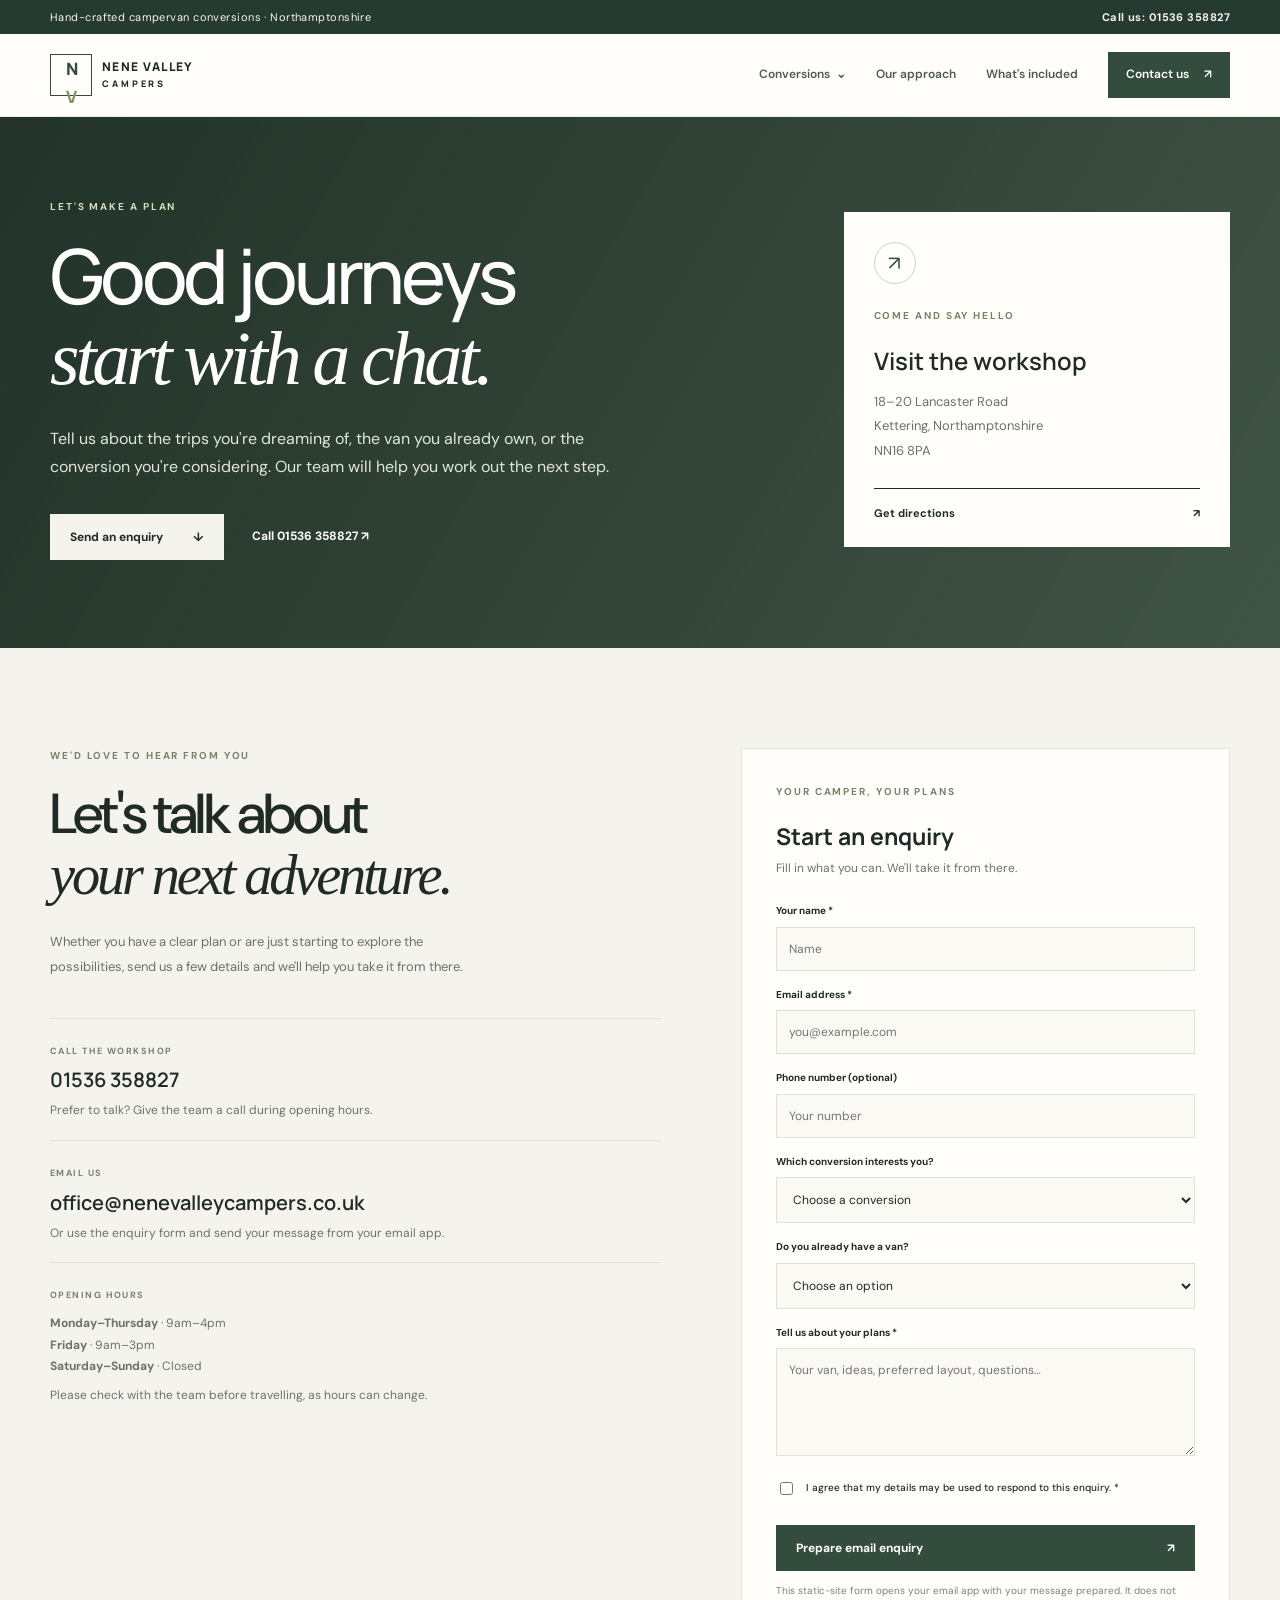
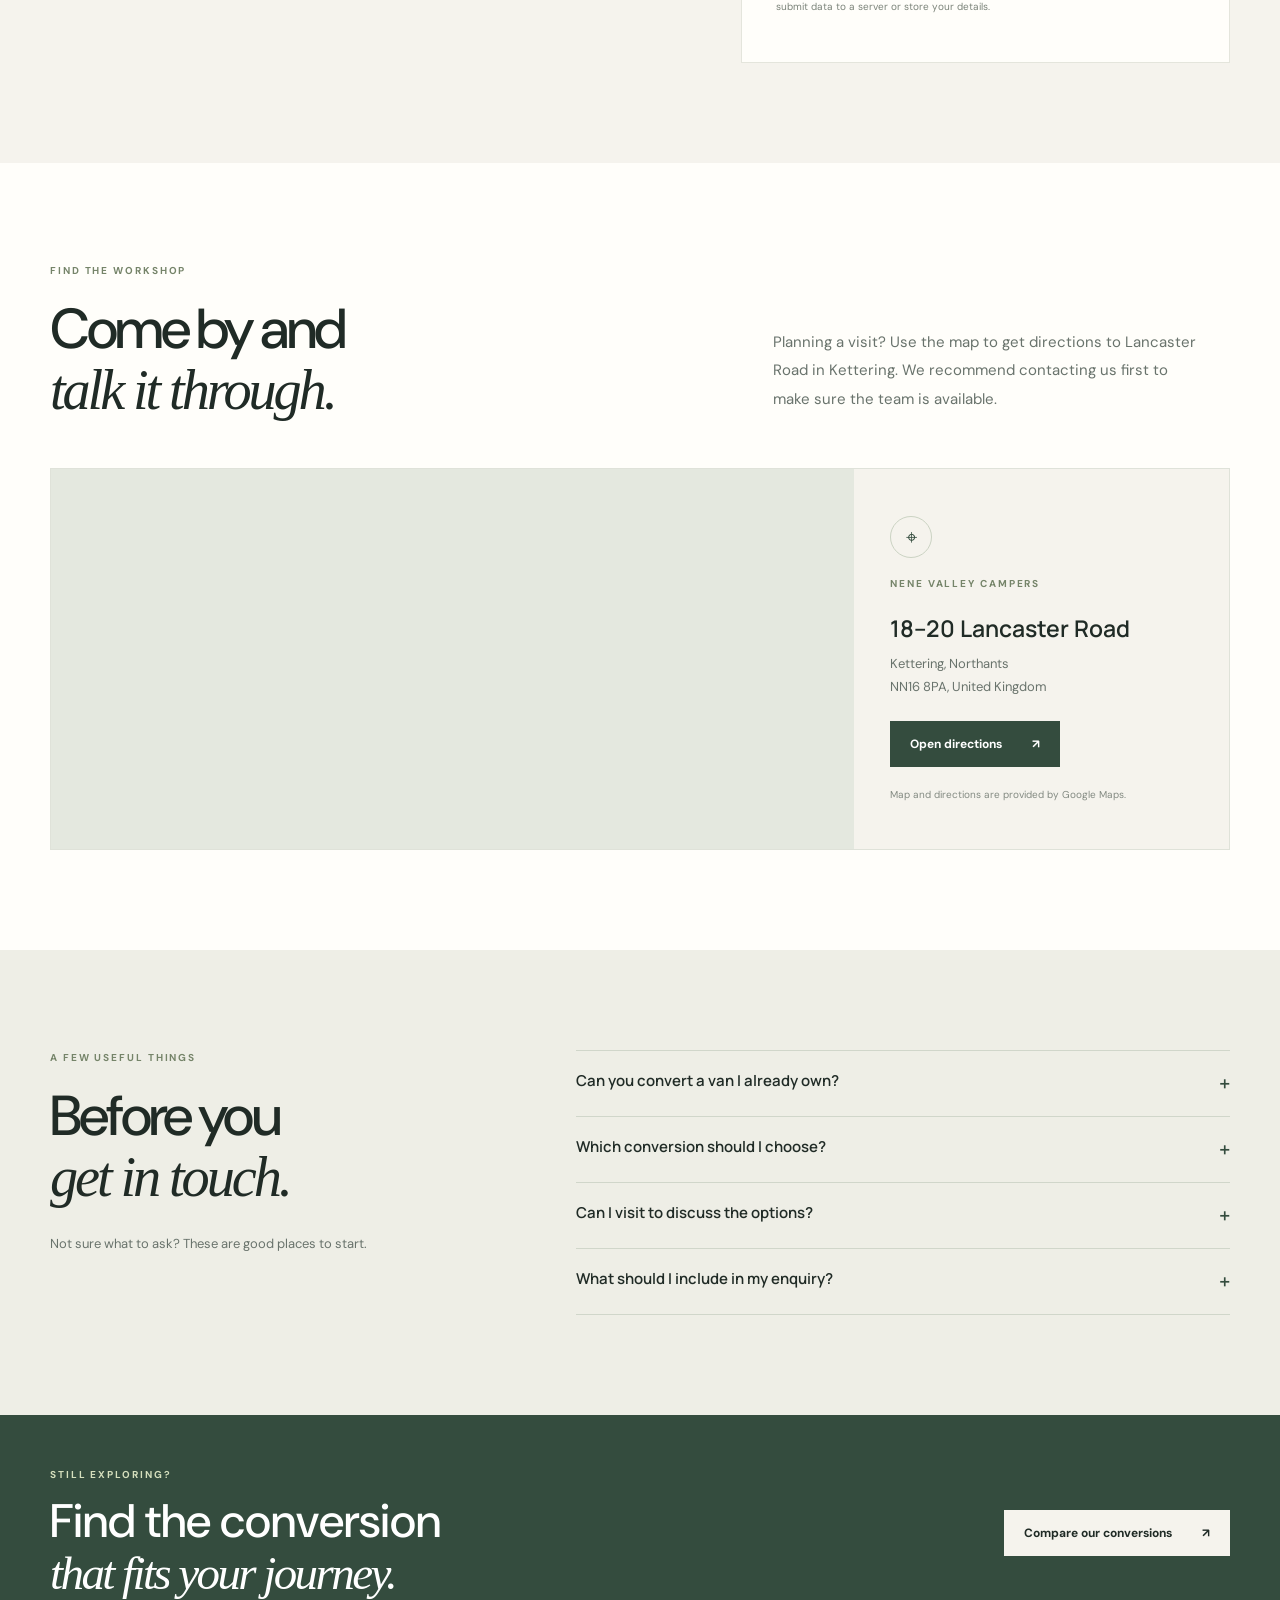
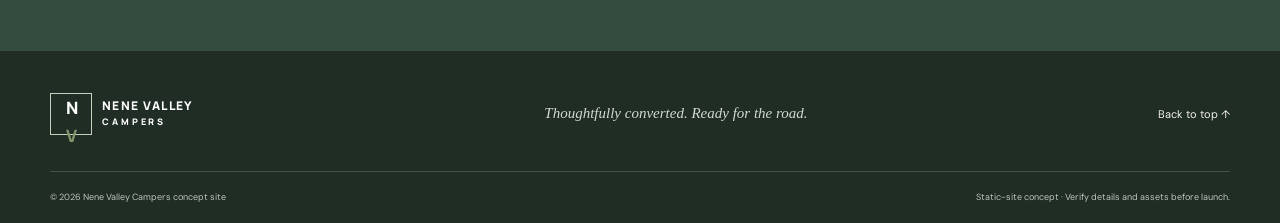
==== contact/index.html @ 826bdc29 "Adding contact page" ====
<!doctype html>
<html lang="en-GB">

<head>
  <meta charset="utf-8">
  <meta name="viewport" content="width=device-width, initial-scale=1">
  <meta name="description"
    content="Contact Nene Valley Campers about campervan conversions, visit our Kettering workshop, or ask us about your next build.">
  <title>Contact Us | Nene Valley Campers</title>
  <link rel="preconnect" href="https://fonts.googleapis.com">
  <link rel="preconnect" href="https://fonts.gstatic.com" crossorigin>
  <link
    href="https://fonts.googleapis.com/css2?family=DM+Sans:wght@400;500;600;700&family=Manrope:wght@400;500;600;700;800&display=swap"
    rel="stylesheet">
  <link rel="stylesheet" href="../assets/styles.css">
</head>

<body>
  <div class="topbar">
    <div class="container topbar-inner"><span>Hand-crafted campervan conversions · Northamptonshire</span><a
        href="tel:+441536358827">Call us: 01536 358827</a></div>
  </div>
  <header class="site-header">
    <div class="container nav-wrap">
      <a class="brand" href="../index.html" aria-label="Nene Valley Campers home"><span
          class="brand-mark">N<span>V</span></span><span class="brand-name">NENE VALLEY
          <small>CAMPERS</small></span></a>
      <button class="menu-toggle" aria-label="Open navigation" aria-expanded="false">☰</button>
      <nav class="nav-links" aria-label="Main navigation">
        <div class="dropdown"><a href="../index.html#conversions" class="dropdown-toggle">Conversions <span
              aria-hidden="true">⌄</span></a>
          <div class="dropdown-menu"><a href="../conversions/tour.html">Tour +</a><a href="../conversions/highlander-classic.html">Highlander
              Classic</a><a href="../conversions/lowlander.html">Lowlander</a></div>
        </div>
        <a href="../index.html#craft">Our approach</a><a href="../index.html#specification">What's included</a><a
          href="/index.html" class="nav-cta active-contact">Contact us <span>↗</span></a>
      </nav>
    </div>
  </header>
  <main>
    <section class="contact-hero">
      <div class="container contact-hero-grid">
        <div>
          <p class="eyebrow light">LET'S MAKE A PLAN</p>
          <h1>Good journeys<br><em>start with a chat.</em></h1>
          <p class="hero-copy">Tell us about the trips you're dreaming of, the van you already own, or the conversion
            you're considering. Our team will help you work out the next step.</p>
          <div class="hero-actions"><a class="button button-light" href="#contact-form">Send an enquiry
              <span>↓</span></a><a class="text-link light-link" href="tel:+441536358827">Call 01536 358827
              <span>↗</span></a></div>
        </div>
        <aside class="contact-quick-card"><span class="quick-icon">↗</span>
          <p class="eyebrow">COME AND SAY HELLO</p>
          <h2>Visit the workshop</h2>
          <p>18–20 Lancaster Road<br>Kettering, Northamptonshire<br>NN16 8PA</p><a class="card-link"
            href="https://www.google.com/maps/dir/?api=1&destination=18-20+Lancaster+Road%2C+Kettering%2C+NN16+8PA"
            target="_blank" rel="noopener">Get directions <span>↗</span></a>
        </aside>
      </div>
    </section>
    <section class="contact-main section-pad" id="contact-form">
      <div class="container contact-grid">
        <div class="contact-info">
          <p class="eyebrow">WE'D LOVE TO HEAR FROM YOU</p>
          <h2>Let's talk about<br><em>your next adventure.</em></h2>
          <p class="contact-intro">Whether you have a clear plan or are just starting to explore the possibilities, send
            us a few details and we'll help you take it from there.</p>
          <div class="contact-info-card"><span class="detail-label">CALL THE WORKSHOP</span><a
              href="tel:+441536358827">01536 358827</a>
            <p>Prefer to talk? Give the team a call during opening hours.</p>
          </div>
          <div class="contact-info-card"><span class="detail-label">EMAIL US</span><a
              href="mailto:office@nenevalleycampers.co.uk">office@nenevalleycampers.co.uk</a>
            <p>Or use the enquiry form and send your message from your email app.</p>
          </div>
          <div class="contact-info-card"><span class="detail-label">OPENING HOURS</span>
            <p><strong>Monday–Thursday</strong> · 9am–4pm<br><strong>Friday</strong> ·
              9am–3pm<br><strong>Saturday–Sunday</strong> · Closed</p>
            <p class="small-note">Please check with the team before travelling, as hours can change.</p>
          </div>
        </div>
        <form class="contact-form" id="enquiry-form">
          <p class="eyebrow">YOUR CAMPER, YOUR PLANS</p>
          <h3>Start an enquiry</h3>
          <p class="form-sub">Fill in what you can. We'll take it from there.</p>
          <label for="name">Your name *</label><input id="name" name="name" autocomplete="name" placeholder="Name"
            required>
          <label for="email">Email address *</label><input id="email" name="email" type="email" autocomplete="email"
            placeholder="you@example.com" required>
          <label for="phone">Phone number (optional)</label><input id="phone" name="phone" type="tel" autocomplete="tel"
            placeholder="Your number">
          <label for="model">Which conversion interests you?</label><select id="model" name="model">
            <option value="">Choose a conversion</option>
            <option>Tour +</option>
            <option>Highlander Classic</option>
            <option>Lowlander</option>
            <option>I'm not sure yet</option>
            <option>Custom conversion</option>
            <option>Base vehicle advice</option>
          </select>
          <label for="vehicle">Do you already have a van?</label><select id="vehicle" name="vehicle">
            <option value="Not specified">Choose an option</option>
            <option>I have a van ready to convert</option>
            <option>I'm looking for a base vehicle</option>
            <option>I'd like advice first</option>
          </select>
          <label for="message">Tell us about your plans *</label><textarea id="message" name="message" rows="5"
            placeholder="Your van, ideas, preferred layout, questions…" required></textarea>
          <label class="consent-row"><input type="checkbox" id="privacy" required><span>I agree that my details may be
              used to respond to this enquiry. *</span></label>
          <button class="button button-dark form-submit" type="submit">Prepare email enquiry <span>↗</span></button>
          <p class="form-note">This static-site form opens your email app with your message prepared. It does not submit
            data to a server or store your details.</p>
          <p class="form-status" id="form-status" role="status" aria-live="polite"></p>
        </form>
      </div>
    </section>
    <section class="visit-section section-pad">
      <div class="container">
        <div class="section-heading">
          <div>
            <p class="eyebrow">FIND THE WORKSHOP</p>
            <h2>Come by and<br><em>talk it through.</em></h2>
          </div>
          <p class="intro-text">Planning a visit? Use the map to get directions to Lancaster Road in Kettering. We
            recommend contacting us first to make sure the team is available.</p>
        </div>
        <div class="map-layout">
          <div class="map-frame"><iframe title="Map showing Lancaster Road, Kettering"
              src="https://maps.google.com/maps?q=18-20%20Lancaster%20Road%2C%20Kettering%2C%20NN16%208PA&t=&z=15&ie=UTF8&iwloc=&output=embed"
              loading="lazy" referrerpolicy="no-referrer-when-downgrade" allowfullscreen></iframe></div>
          <div class="map-details"><span class="map-pin">⌖</span>
            <p class="eyebrow">NENE VALLEY CAMPERS</p>
            <h3>18–20 Lancaster Road</h3>
            <p>Kettering, Northants<br>NN16 8PA, United Kingdom</p><a class="button button-dark"
              href="https://www.google.com/maps/dir/?api=1&destination=18-20+Lancaster+Road%2C+Kettering%2C+NN16+8PA"
              target="_blank" rel="noopener">Open directions <span>↗</span></a>
            <p class="small-note">Map and directions are provided by Google Maps.</p>
          </div>
        </div>
      </div>
    </section>
    <section class="contact-faq section-pad">
      <div class="container faq-grid">
        <div>
          <p class="eyebrow">A FEW USEFUL THINGS</p>
          <h2>Before you<br><em>get in touch.</em></h2>
          <p class="contact-intro">Not sure what to ask? These are good places to start.</p>
        </div>
        <div class="faq-list">
          <details>
            <summary>Can you convert a van I already own?</summary>
            <p>Use the enquiry form to tell us the make, model, wheelbase and year of your van. The team can discuss
              suitability and possible next steps.</p>
          </details>
          <details>
            <summary>Which conversion should I choose?</summary>
            <p>Compare the <a href="../conversions/tour.html">Tour +</a>, <a href="../conversions/highlander-classic.html">Highlander
                Classic</a> and <a href="../conversions/lowlander.html">Lowlander</a> pages, then tell us how you plan to travel. We
              can help you compare layouts and options.</p>
          </details>
          <details>
            <summary>Can I visit to discuss the options?</summary>
            <p>Please call or email ahead so the team can confirm availability and arrange a suitable time.</p>
          </details>
          <details>
            <summary>What should I include in my enquiry?</summary>
            <p>If you have one, include your van details, how many people will travel, the features that matter most,
              and your rough timescale.</p>
          </details>
        </div>
      </div>
    </section>
    <section class="contact-bottom-cta">
      <div class="container bottom-cta-inner">
        <div>
          <p class="eyebrow light">STILL EXPLORING?</p>
          <h2>Find the conversion<br><em>that fits your journey.</em></h2>
        </div><a class="button button-light" href="../index.html#conversions">Compare our conversions <span>↗</span></a>
      </div>
    </section>
  </main>
  <footer class="site-footer">
    <div class="container footer-top"><a class="brand footer-brand" href="../index.html"><span
          class="brand-mark">N<span>V</span></span><span class="brand-name">NENE VALLEY
          <small>CAMPERS</small></span></a>
      <p>Thoughtfully converted. Ready for the road.</p><a href="#top" class="back-top">Back to top ↑</a>
    </div>
    <div class="container footer-bottom"><span>© <span id="year"></span> Nene Valley Campers concept
        site</span><span>Static-site concept · Verify details and assets before launch.</span></div>
  </footer>
  <script src="../assets/script.js"></script>
</body>

</html>
---- assets/styles.css ----
:root{--ink:#202b26;--muted:#69736c;--cream:#f5f3ed;--paper:#fffefa;--green:#344c3e;--green2:#253a30;--lime:#d2ddad;--line:#dfe2d9;--serif:Georgia,"Times New Roman",serif;--sans:"DM Sans",sans-serif;--display:"Manrope",sans-serif}*{box-sizing:border-box}html{scroll-behavior:smooth;scroll-padding-top:100px}body{margin:0;color:var(--ink);font-family:var(--sans);font-size:15px;line-height:1.65;background:var(--paper)}a{color:inherit;text-decoration:none}.container{width:min(1180px,calc(100% - 48px));margin-inline:auto}.topbar{background:var(--green2);color:#f7f6ef;font-size:11px;letter-spacing:.04em}.topbar-inner{min-height:34px;display:flex;justify-content:space-between;align-items:center;gap:18px}.topbar a{font-weight:700}.site-header{position:sticky;top:0;z-index:20;background:rgba(255,254,250,.97);backdrop-filter:blur(12px);border-bottom:1px solid rgba(32,43,38,.08)}.nav-wrap{height:82px;display:flex;align-items:center;justify-content:space-between}.brand{display:flex;align-items:center;gap:10px;flex-shrink:0}.brand-mark{width:42px;height:42px;display:grid;place-items:center;border:1px solid var(--green);color:var(--green);font-family:var(--display);font-size:17px;font-weight:800;letter-spacing:-.1em}.brand-mark span{color:#81946a}.brand-name{font:800 12px/1.2 var(--display);letter-spacing:.12em}.brand-name small{display:block;font-size:9px;letter-spacing:.32em;margin-top:4px}.nav-links{display:flex;align-items:center;gap:30px;font-size:12px;font-weight:600}.nav-links>a:not(.nav-cta),.dropdown-toggle{color:#4e5a52}.nav-cta{padding:13px 18px;background:var(--green);color:white}.nav-cta span,.button span,.card-link span{margin-left:12px}.dropdown{position:relative;height:100%;display:flex;align-items:center}.dropdown-toggle{padding:28px 0;display:flex;align-items:center;gap:6px}.dropdown-menu{display:none;position:absolute;top:calc(100% - 5px);left:-18px;min-width:205px;padding:8px;background:var(--paper);box-shadow:0 15px 35px #17231c20;border:1px solid var(--line)}.dropdown:hover .dropdown-menu,.dropdown:focus-within .dropdown-menu{display:grid}.dropdown-menu a{padding:11px 12px;font-size:12px}.dropdown-menu a:hover{background:var(--cream)}.menu-toggle{display:none;border:0;background:none;font-size:24px;color:var(--ink)}.hero{min-height:630px;height:min(760px,78vw);position:relative;display:flex;align-items:center;overflow:hidden;background:#354238;color:white}.hero-image,.detail-bg{position:absolute;inset:0;background-image:url("https://images.unsplash.com/photo-1533591380348-1419a7719f5f?auto=format&fit=crop&w=2200&q=85");background-position:center 55%;background-size:cover}.hero-shade{position:absolute;inset:0;background:linear-gradient(90deg,rgba(15,29,22,.83),rgba(18,30,23,.55) 48%,rgba(17,27,21,.12)),linear-gradient(0deg,rgba(14,24,19,.24),transparent 45%)}.hero-content{position:relative;z-index:1;padding-block:85px}.eyebrow{font-size:10px;letter-spacing:.19em;font-weight:700;color:#758469;margin:0 0 19px}.eyebrow.light{color:#d5dfbd}.hero h1,.contact-hero h1{font:500 clamp(43px,6vw,76px)/1.06 var(--display);letter-spacing:-.055em;margin:0}.hero h1 em,.contact-hero h1 em,.section-heading h2 em,.craft-copy h2 em,.spec-heading h2 em,.spec-banner h2 em,.contact h2 em,.contact-info h2 em,.faq-grid h2 em,.bottom-cta-inner h2 em{font-family:var(--serif);font-weight:400;letter-spacing:-.055em}.hero-copy{max-width:475px;color:#e2e6df;font-size:16px;line-height:1.8;margin:26px 0 32px}.hero-actions{display:flex;align-items:center;gap:28px}.button{display:inline-flex;align-items:center;justify-content:space-between;gap:18px;padding:15px 20px;font:700 12px var(--sans);border:0;cursor:pointer;transition:transform .2s,background .2s}.button:hover{transform:translateY(-2px)}.button-light{background:#f5f3ed;color:var(--ink)}.button-dark{background:var(--green);color:white}.text-link{font-size:12px;font-weight:700}.light-link{color:#fff}.hero-note{position:absolute;bottom:30px;right:max(24px,calc((100% - 1180px)/2));display:flex;align-items:center;gap:12px;font-size:10px;letter-spacing:.08em;color:#e6e9e2}.note-line{width:34px;height:1px;background:#d4ddc5}.section-pad{padding:100px 0}.intro{background:var(--cream)}.section-heading{display:grid;grid-template-columns:1fr .7fr;align-items:end;gap:70px;margin-bottom:48px}.section-heading h2,.craft-copy h2,.spec-heading h2,.contact h2,.contact-info h2,.faq-grid h2{font-size:clamp(38px,4.4vw,58px);font-weight:500;line-height:1.08;letter-spacing:-.05em;margin:0}.intro-text{max-width:430px;margin:0 0 7px;color:var(--muted);line-height:1.9}.cards{display:grid;grid-template-columns:repeat(3,minmax(0,1fr));gap:22px;align-items:stretch}.conversion-card{background:var(--paper);border:1px solid #e8e8e0;min-width:0}.card-image{height:245px;display:block;position:relative;background-size:cover;background-position:center}.tour-image{background-image:url("https://images.unsplash.com/photo-1500530855697-b586d89ba3ee?auto=format&fit=crop&w=900&q=80")}.highlander-image{background-image:url("https://images.unsplash.com/photo-1464822759023-fed622ff2c3b?auto=format&fit=crop&w=900&q=80")}.lowlander-image{background-image:url("https://images.unsplash.com/photo-1473448912268-2022ce9509d8?auto=format&fit=crop&w=900&q=80")}.image-label{position:absolute;left:18px;top:18px;padding:7px 10px;background:rgba(245,243,237,.94);font-size:9px;font-weight:700;letter-spacing:.15em}.card-body{padding:25px 24px 27px}.card-top{display:flex;align-items:baseline;justify-content:space-between;gap:12px;flex-wrap:wrap}.card-top h3{font:700 23px var(--display);letter-spacing:-.04em;margin:0}.card-top h3 span{font-family:var(--serif);font-style:italic;font-weight:400}.price{font-size:10px;color:var(--muted);margin:0}.price strong{font-size:14px;color:var(--ink)}.card-desc{color:var(--muted);font-size:12px;line-height:1.8;min-height:66px;margin:16px 0 18px}.feature-list{list-style:none;padding:0;margin:0 0 23px;border-top:1px solid var(--line)}.feature-list li{font-size:11px;padding:9px 0;border-bottom:1px solid var(--line);color:#4e5951}.feature-list li:before{content:"↗";color:#84966d;margin-right:10px}.card-link{display:flex;justify-content:space-between;border-top:1px solid var(--ink);padding-top:15px;font-size:11px;font-weight:700}.price-note,.small-note{font-size:10px;color:#838a82;margin:20px 0 0}.craft-grid{display:grid;grid-template-columns:1fr 1fr;gap:95px;align-items:center}.craft-photo{min-height:570px;position:relative;background:url("https://images.unsplash.com/photo-1533105079780-92b9be482077?auto=format&fit=crop&w=1100&q=85") center/cover}.photo-caption{position:absolute;bottom:0;left:0;right:0;background:var(--green);color:white;padding:17px 20px;font-size:11px;display:flex;align-items:center;gap:10px}.caption-dot{width:7px;height:7px;border-radius:50%;background:#d1dcaa}.craft-copy h2{margin-bottom:25px}.craft-copy>p:not(.eyebrow){font-size:13px;line-height:2;color:var(--muted);max-width:480px}.craft-copy .button{margin-top:15px}.spec-section{background:#eeeee6}.spec-heading{max-width:570px;margin-bottom:48px}.spec-heading>p:last-child{color:var(--muted);max-width:390px;font-size:13px;margin-top:20px}.spec-grid{display:grid;grid-template-columns:repeat(4,1fr);border-top:1px solid #d7dbd0;border-bottom:1px solid #d7dbd0;margin-bottom:65px}.spec-item{padding:28px 25px 32px 0;border-right:1px solid #d7dbd0;margin-right:25px}.spec-item:last-child{border:0;margin:0}.spec-icon{width:43px;height:43px;border:1px solid #b9c2b1;border-radius:50%;display:grid;place-items:center;color:var(--green);font-size:20px;margin-bottom:23px}.spec-item h3{font:700 16px var(--display);margin:0 0 10px}.spec-item p{font-size:11px;line-height:1.9;color:var(--muted);margin:0}.spec-banner{background:var(--green);color:white;padding:48px 52px;display:flex;align-items:center;justify-content:space-between;gap:30px}.spec-banner h2,.bottom-cta-inner h2{font-size:clamp(32px,4vw,47px);font-weight:500;line-height:1.1;margin:0}.spec-banner .eyebrow{margin-bottom:12px}.contact{background:var(--cream)}.contact-grid{display:grid;grid-template-columns:1fr .8fr;gap:80px}.contact-intro{max-width:420px;color:var(--muted);line-height:1.9;font-size:13px;margin:25px 0 38px}.contact-details{display:grid;gap:22px}.detail-label{font-size:9px;font-weight:700;letter-spacing:.16em;color:#77816f}.contact-details a,.contact-info-card>a{display:block;font:600 20px var(--display);margin-top:5px}.contact-details p{font-size:12px;line-height:1.8;margin:5px 0 0}.contact-form{background:var(--paper);padding:35px 34px;border:1px solid #e4e5dc}.contact-form h3{font:700 23px var(--display);margin:0}.form-sub{font-size:12px;color:var(--muted);margin:7px 0 25px}.contact-form label{display:block;font-size:10px;font-weight:700;margin:16px 0 7px}.contact-form input:not([type=checkbox]),.contact-form select,.contact-form textarea{width:100%;font:12px var(--sans);color:var(--ink);padding:13px 12px;background:#faf9f4;border:1px solid #dfe2d9;border-radius:0;outline:none}.contact-form input:focus,.contact-form select:focus,.contact-form textarea:focus{border-color:var(--green)}.contact-form textarea{resize:vertical}.form-submit{width:100%;margin-top:20px}.form-note,.form-status{font-size:10px;line-height:1.6;color:#7b8379;margin:12px 0 0}.form-status{color:var(--green);font-weight:700}.site-footer{background:#202d25;color:#f2f1e9;padding:35px 0 0}.footer-top{display:flex;align-items:center;justify-content:space-between;gap:25px;padding-bottom:30px}.footer-brand .brand-mark{border-color:#c7d0bc;color:white}.footer-brand .brand-name{color:white}.footer-top>p{font-family:var(--serif);font-style:italic;color:#d2d9cd}.back-top{font-size:11px}.footer-bottom{border-top:1px solid rgba(255,255,255,.16);padding:18px 0;display:flex;justify-content:space-between;gap:20px;font-size:9px;color:#bdc6ba}.detail-hero{position:relative;overflow:hidden;background:var(--green2);color:#fff;padding:80px 0 100px}.detail-hero .detail-bg{opacity:.4}.detail-hero .container{position:relative}.detail-hero h1{font:500 clamp(48px,7vw,78px)/1.05 var(--display);margin:15px 0}.breadcrumbs{font-size:11px;color:#e0e5dc;margin:0 0 55px}.detail-grid{display:grid;grid-template-columns:1fr 1fr;gap:50px;padding:80px 0}.detail-image{min-height:350px;background-position:center;background-size:cover}.detail-copy h2{font:500 38px var(--display)}.detail-copy p,.detail-copy li{color:var(--muted);font-size:13px;line-height:1.9}.detail-copy ul{padding-left:20px}.detail-cta{background:var(--cream);padding:60px 0}.contact-hero{background:linear-gradient(120deg,rgba(25,42,32,.96),rgba(43,65,49,.9)),url("https://images.unsplash.com/photo-1500530855697-b586d89ba3ee?auto=format&fit=crop&w=1800&q=80") center/cover;color:white;padding:82px 0 88px}.contact-hero-grid{display:grid;grid-template-columns:1.2fr .65fr;gap:80px;align-items:center}.contact-hero .hero-copy{max-width:590px}.contact-quick-card{background:var(--paper);color:var(--ink);padding:30px 30px 25px}.quick-icon,.map-pin{display:grid;place-items:center;width:42px;height:42px;border:1px solid #cbd3c3;border-radius:50%;font-size:20px;color:var(--green);margin-bottom:24px}.contact-quick-card h2{font:600 24px var(--display);margin:0 0 12px}.contact-quick-card>p:not(.eyebrow){font-size:13px;line-height:1.9;color:var(--muted)}.contact-quick-card .card-link{margin-top:24px}.contact-main{background:var(--cream)}.contact-info-card{padding:18px 0;border-top:1px solid #dfe2d9}.contact-info-card p{font-size:12px;line-height:1.8;color:var(--muted);margin:7px 0 0}.contact-info-card>a{overflow-wrap:anywhere}.consent-row{display:flex!important;align-items:flex-start;gap:10px;font-weight:500!important;line-height:1.6}.consent-row input{margin-top:2px;accent-color:var(--green);flex-shrink:0}.visit-section{background:var(--paper)}.map-layout{display:grid;grid-template-columns:1.5fr .7fr;min-height:380px;border:1px solid var(--line);background:var(--cream)}.map-frame{min-height:380px;background:#e4e8df}.map-frame iframe{width:100%;height:100%;min-height:380px;border:0;display:block}.map-details{padding:36px;align-self:center}.map-details h3{font:600 23px var(--display);margin:0 0 8px}.map-details>p:not(.eyebrow):not(.small-note){font-size:13px;line-height:1.8;color:var(--muted);margin:0 0 22px}.map-details .map-pin{margin-bottom:18px}.map-details .small-note{line-height:1.6}.contact-faq{background:#eeeee6}.faq-grid{display:grid;grid-template-columns:.8fr 1.2fr;gap:90px}.faq-list details{border-top:1px solid #d0d6ca;padding:19px 0}.faq-list details:last-child{border-bottom:1px solid #d0d6ca}.faq-list summary{font:600 15px var(--display);cursor:pointer;list-style:none;display:flex;justify-content:space-between;gap:15px}.faq-list summary:after{content:"+";font-size:20px;color:var(--green)}.faq-list details[open] summary:after{content:"−"}.faq-list details p{font-size:12px;line-height:1.9;color:var(--muted);max-width:650px}.faq-list details a{text-decoration:underline;text-underline-offset:3px}.contact-bottom-cta{background:var(--green);color:white;padding:52px 0}.bottom-cta-inner{display:flex;align-items:center;justify-content:space-between;gap:25px}.bottom-cta-inner .eyebrow{margin-bottom:12px}@media(max-width:900px){.nav-links{gap:17px}.section-pad{padding:78px 0}.cards{gap:14px}.card-image{height:190px}.card-body{padding:20px 17px}.card-top h3{font-size:20px}.craft-grid{gap:45px}.craft-photo{min-height:500px}.contact-grid{gap:45px}.spec-banner{padding:38px 32px}.contact-hero-grid{gap:35px}.map-details{padding:25px}.faq-grid{gap:45px}}@media(max-width:700px){.container{width:min(100% - 36px,560px)}.topbar-inner{justify-content:center;min-height:34px}.topbar-inner>span{display:none}.nav-wrap{height:70px}.menu-toggle{display:block}.nav-links{display:none;position:absolute;top:70px;left:0;right:0;background:var(--paper);padding:16px 24px 24px;border-bottom:1px solid var(--line);flex-direction:column;align-items:stretch;gap:0}.nav-links.open{display:flex}.nav-links>a,.dropdown-toggle{padding:13px 0}.dropdown{display:block}.dropdown-toggle{justify-content:space-between}.dropdown-menu{position:static;box-shadow:none;border:0;border-left:2px solid var(--line);margin:0 0 8px 8px;padding:0 0 0 12px}.dropdown:hover .dropdown-menu{display:grid}.nav-cta{text-align:center;margin-top:8px}.hero{height:690px;min-height:600px;max-height:780px}.hero-image{background-position:58% center}.hero-shade{background:linear-gradient(90deg,rgba(15,29,22,.82),rgba(18,30,23,.45)),linear-gradient(0deg,rgba(14,24,19,.28),transparent)}.hero-content{padding-block:50px}.hero h1,.contact-hero h1{font-size:clamp(46px,12vw,66px)}.hero-copy{font-size:14px;max-width:370px}.hero-actions{align-items:flex-start;flex-direction:column;gap:18px}.hero-note{left:18px;right:auto;bottom:22px;font-size:9px}.section-pad{padding:65px 0}.section-heading{grid-template-columns:1fr;gap:18px;margin-bottom:30px}.section-heading h2,.craft-copy h2,.spec-heading h2,.contact h2,.contact-info h2,.faq-grid h2{font-size:43px}.intro-text{font-size:13px}.cards{grid-template-columns:1fr;gap:20px}.card-image{height:250px}.card-body{padding:24px}.card-desc{min-height:0}.craft-grid{grid-template-columns:1fr;gap:35px}.craft-photo{min-height:390px}.craft-copy>p:not(.eyebrow){font-size:12px}.spec-grid{grid-template-columns:1fr 1fr;margin-bottom:38px}.spec-item{padding:23px 18px 25px 0;margin-right:18px;border-bottom:1px solid #d7dbd0}.spec-item:nth-child(2){border-right:0;margin-right:0}.spec-item:nth-child(3),.spec-item:nth-child(4){border-bottom:0}.spec-item:nth-child(3){padding-top:25px}.spec-item:nth-child(4){padding-top:25px}.spec-banner{padding:30px 24px;align-items:flex-start;flex-direction:column}.spec-banner h2{font-size:38px}.contact-grid{grid-template-columns:1fr;gap:38px}.contact-form{padding:28px 22px}.footer-top{align-items:flex-start;flex-wrap:wrap}.footer-top>p{order:3;width:100%;margin:0}.footer-bottom{flex-direction:column;gap:7px}.brand-name{font-size:11px}.contact-hero{padding:62px 0}.contact-hero-grid{grid-template-columns:1fr;gap:36px}.contact-quick-card{padding:25px}.map-layout{grid-template-columns:1fr}.map-frame,.map-frame iframe{min-height:310px}.map-details{padding:26px}.faq-grid{grid-template-columns:1fr;gap:20px}.bottom-cta-inner{align-items:flex-start;flex-direction:column}.detail-grid{grid-template-columns:1fr;gap:28px;padding:50px 0}}@media(prefers-reduced-motion:reduce){html{scroll-behavior:auto}*,*:before,*:after{transition:none!important}}
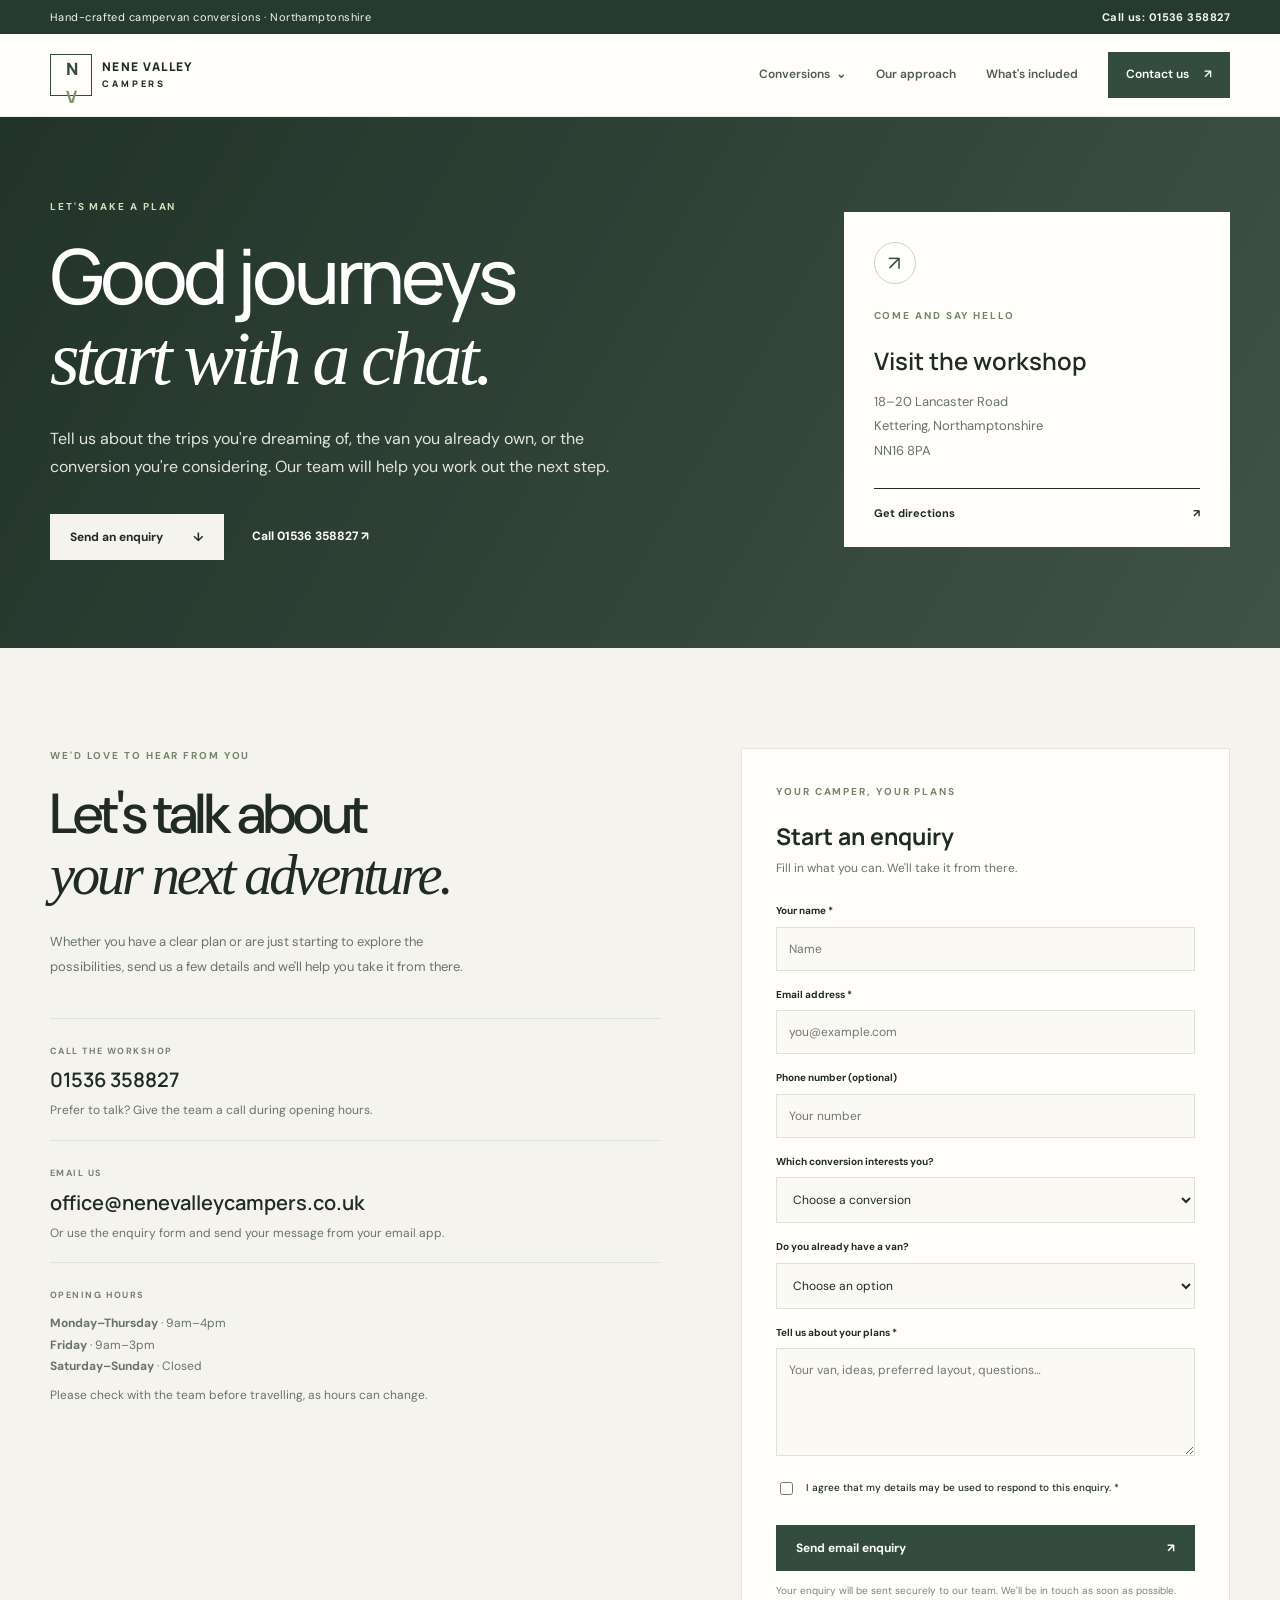
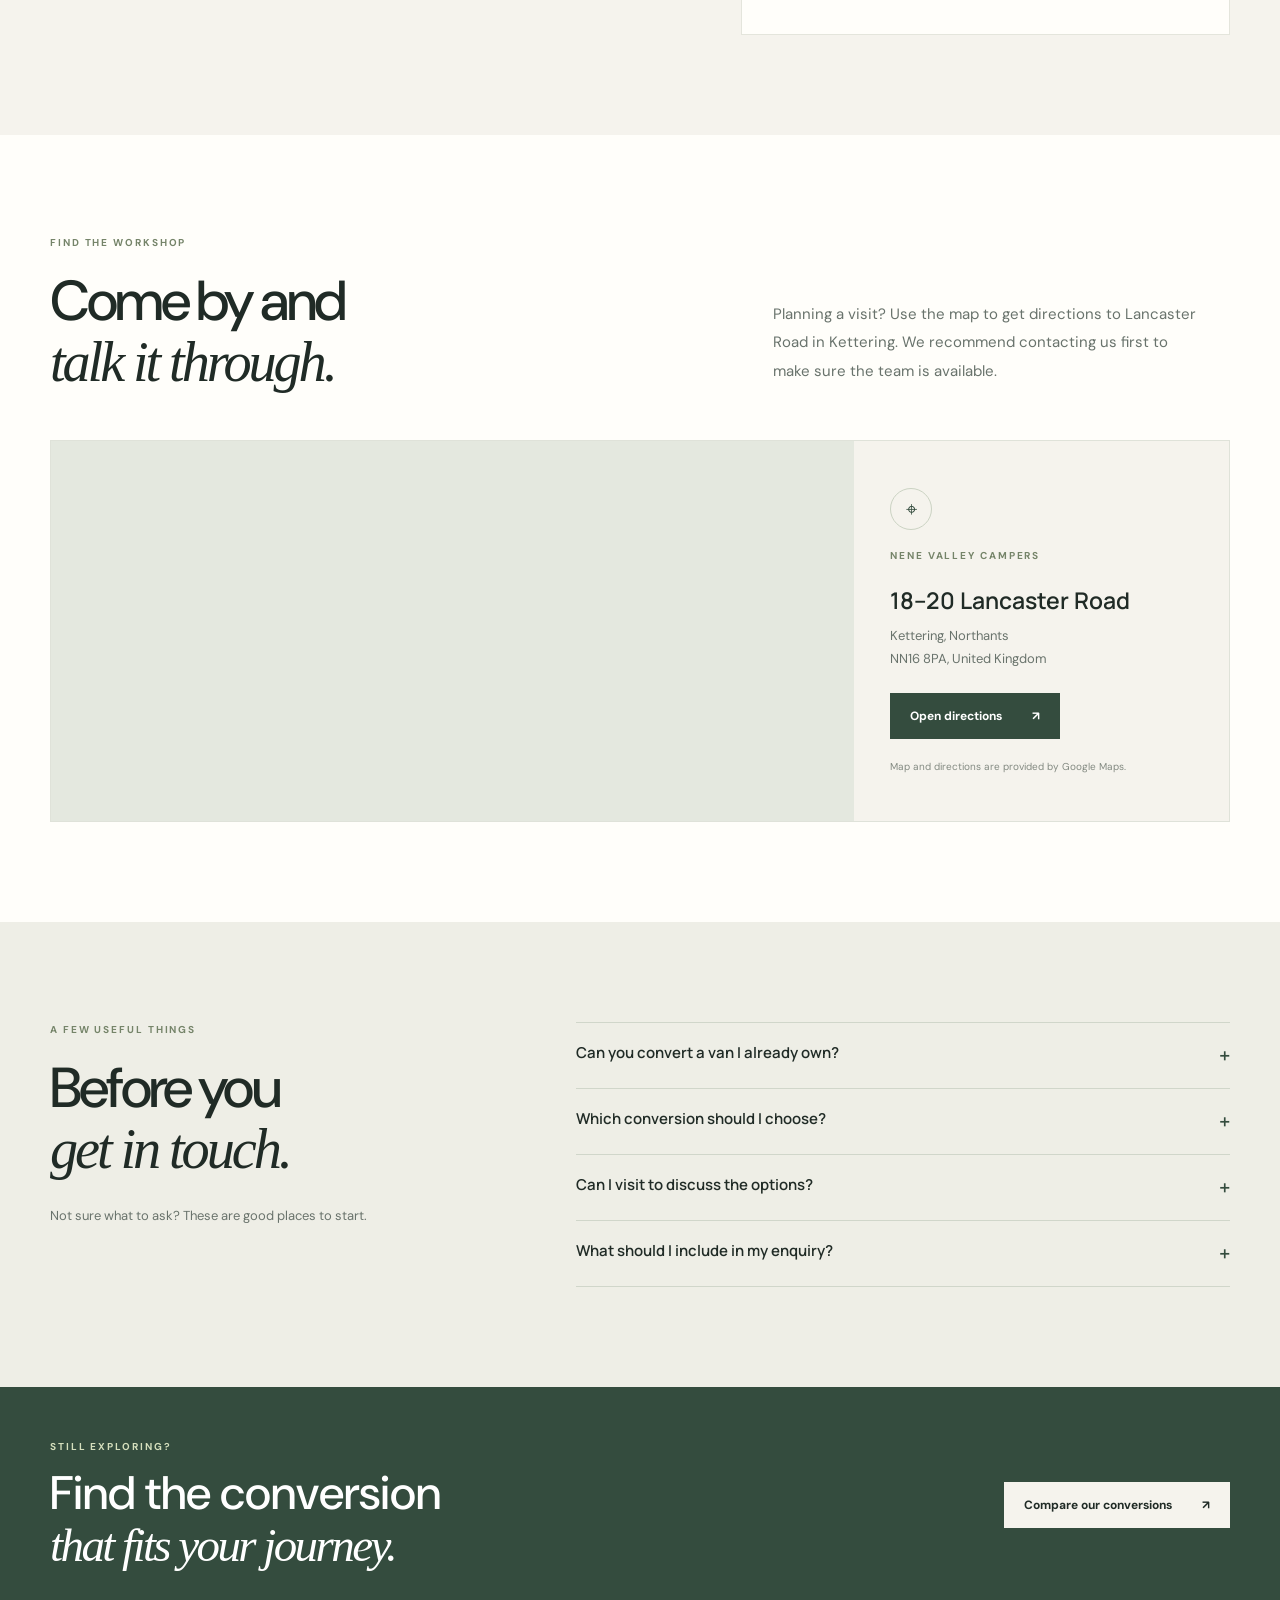
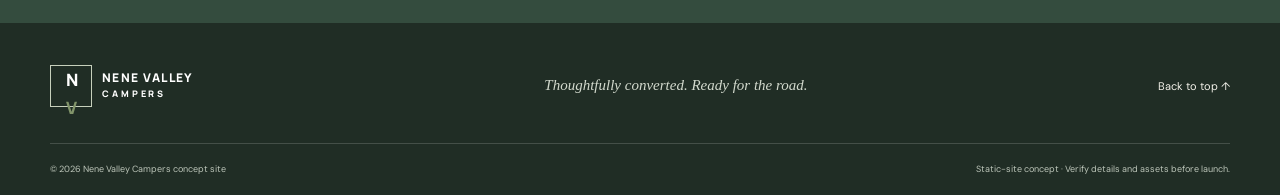
==== commit 86dd619f: "changes to enquiry form" ====
--- a/contact/index.html
+++ b/contact/index.html
@@ -29,7 +29,8 @@
       <nav class="nav-links" aria-label="Main navigation">
         <div class="dropdown"><a href="../index.html#conversions" class="dropdown-toggle">Conversions <span
               aria-hidden="true">⌄</span></a>
-          <div class="dropdown-menu"><a href="../conversions/tour.html">Tour +</a><a href="../conversions/highlander-classic.html">Highlander
+          <div class="dropdown-menu"><a href="../conversions/tour.html">Tour +</a><a
+              href="../conversions/highlander-classic.html">Highlander
               Classic</a><a href="../conversions/lowlander.html">Lowlander</a></div>
         </div>
         <a href="../index.html#craft">Our approach</a><a href="../index.html#specification">What's included</a><a
@@ -79,13 +80,18 @@
             <p class="small-note">Please check with the team before travelling, as hours can change.</p>
           </div>
         </div>
-        <form class="contact-form" id="enquiry-form">
+        <form class="contact-form" id="enquiry-form" action="https://formsubmit.co/nenevalleycampers@gmail.com"
+          method="POST">
+          <input type="hidden" name="_subject" value="New Website Enquiry - Nene Valley Campers">
+          <input type="hidden" name="_template" value="table">
+          <input type="hidden" name="_captcha" value="true">
+          <!--<input type="hidden" name="_next" value="../contact/thank-you.html">-->
           <p class="eyebrow">YOUR CAMPER, YOUR PLANS</p>
           <h3>Start an enquiry</h3>
           <p class="form-sub">Fill in what you can. We'll take it from there.</p>
           <label for="name">Your name *</label><input id="name" name="name" autocomplete="name" placeholder="Name"
             required>
-          <label for="email">Email address *</label><input id="email" name="email" type="email" autocomplete="email"
+          <label for="email">Email address *</label><input id="email" name="_replyto" type="email" autocomplete="email"
             placeholder="you@example.com" required>
           <label for="phone">Phone number (optional)</label><input id="phone" name="phone" type="tel" autocomplete="tel"
             placeholder="Your number">
@@ -106,12 +112,13 @@
           </select>
           <label for="message">Tell us about your plans *</label><textarea id="message" name="message" rows="5"
             placeholder="Your van, ideas, preferred layout, questions…" required></textarea>
-          <label class="consent-row"><input type="checkbox" id="privacy" required><span>I agree that my details may be
-              used to respond to this enquiry. *</span></label>
-          <button class="button button-dark form-submit" type="submit">Prepare email enquiry <span>↗</span></button>
-          <p class="form-note">This static-site form opens your email app with your message prepared. It does not submit
-            data to a server or store your details.</p>
-          <p class="form-status" id="form-status" role="status" aria-live="polite"></p>
+          <label class="consent-row">
+            <input type="checkbox" id="privacy" name="privacy_consent" value="Agreed" required>
+            <span>I agree that my details may be used to respond to this enquiry. *</span>
+          </label>
+          <button class="button button-dark form-submit" type="submit">Send email enquiry <span>↗</span></button>
+          <p class="form-note">Your enquiry will be sent securely to our team.
+            We'll be in touch as soon as possible.</p>
         </form>
       </div>
     </section>
@@ -155,8 +162,10 @@
           </details>
           <details>
             <summary>Which conversion should I choose?</summary>
-            <p>Compare the <a href="../conversions/tour.html">Tour +</a>, <a href="../conversions/highlander-classic.html">Highlander
-                Classic</a> and <a href="../conversions/lowlander.html">Lowlander</a> pages, then tell us how you plan to travel. We
+            <p>Compare the <a href="../conversions/tour.html">Tour +</a>, <a
+                href="../conversions/highlander-classic.html">Highlander
+                Classic</a> and <a href="../conversions/lowlander.html">Lowlander</a> pages, then tell us how you plan
+              to travel. We
               can help you compare layouts and options.</p>
           </details>
           <details>
--- a/assets/styles.css
+++ b/assets/styles.css
@@ -1 +1,1362 @@
-:root{--ink:#202b26;--muted:#69736c;--cream:#f5f3ed;--paper:#fffefa;--green:#344c3e;--green2:#253a30;--lime:#d2ddad;--line:#dfe2d9;--serif:Georgia,"Times New Roman",serif;--sans:"DM Sans",sans-serif;--display:"Manrope",sans-serif}*{box-sizing:border-box}html{scroll-behavior:smooth;scroll-padding-top:100px}body{margin:0;color:var(--ink);font-family:var(--sans);font-size:15px;line-height:1.65;background:var(--paper)}a{color:inherit;text-decoration:none}.container{width:min(1180px,calc(100% - 48px));margin-inline:auto}.topbar{background:var(--green2);color:#f7f6ef;font-size:11px;letter-spacing:.04em}.topbar-inner{min-height:34px;display:flex;justify-content:space-between;align-items:center;gap:18px}.topbar a{font-weight:700}.site-header{position:sticky;top:0;z-index:20;background:rgba(255,254,250,.97);backdrop-filter:blur(12px);border-bottom:1px solid rgba(32,43,38,.08)}.nav-wrap{height:82px;display:flex;align-items:center;justify-content:space-between}.brand{display:flex;align-items:center;gap:10px;flex-shrink:0}.brand-mark{width:42px;height:42px;display:grid;place-items:center;border:1px solid var(--green);color:var(--green);font-family:var(--display);font-size:17px;font-weight:800;letter-spacing:-.1em}.brand-mark span{color:#81946a}.brand-name{font:800 12px/1.2 var(--display);letter-spacing:.12em}.brand-name small{display:block;font-size:9px;letter-spacing:.32em;margin-top:4px}.nav-links{display:flex;align-items:center;gap:30px;font-size:12px;font-weight:600}.nav-links>a:not(.nav-cta),.dropdown-toggle{color:#4e5a52}.nav-cta{padding:13px 18px;background:var(--green);color:white}.nav-cta span,.button span,.card-link span{margin-left:12px}.dropdown{position:relative;height:100%;display:flex;align-items:center}.dropdown-toggle{padding:28px 0;display:flex;align-items:center;gap:6px}.dropdown-menu{display:none;position:absolute;top:calc(100% - 5px);left:-18px;min-width:205px;padding:8px;background:var(--paper);box-shadow:0 15px 35px #17231c20;border:1px solid var(--line)}.dropdown:hover .dropdown-menu,.dropdown:focus-within .dropdown-menu{display:grid}.dropdown-menu a{padding:11px 12px;font-size:12px}.dropdown-menu a:hover{background:var(--cream)}.menu-toggle{display:none;border:0;background:none;font-size:24px;color:var(--ink)}.hero{min-height:630px;height:min(760px,78vw);position:relative;display:flex;align-items:center;overflow:hidden;background:#354238;color:white}.hero-image,.detail-bg{position:absolute;inset:0;background-image:url("https://images.unsplash.com/photo-1533591380348-1419a7719f5f?auto=format&fit=crop&w=2200&q=85");background-position:center 55%;background-size:cover}.hero-shade{position:absolute;inset:0;background:linear-gradient(90deg,rgba(15,29,22,.83),rgba(18,30,23,.55) 48%,rgba(17,27,21,.12)),linear-gradient(0deg,rgba(14,24,19,.24),transparent 45%)}.hero-content{position:relative;z-index:1;padding-block:85px}.eyebrow{font-size:10px;letter-spacing:.19em;font-weight:700;color:#758469;margin:0 0 19px}.eyebrow.light{color:#d5dfbd}.hero h1,.contact-hero h1{font:500 clamp(43px,6vw,76px)/1.06 var(--display);letter-spacing:-.055em;margin:0}.hero h1 em,.contact-hero h1 em,.section-heading h2 em,.craft-copy h2 em,.spec-heading h2 em,.spec-banner h2 em,.contact h2 em,.contact-info h2 em,.faq-grid h2 em,.bottom-cta-inner h2 em{font-family:var(--serif);font-weight:400;letter-spacing:-.055em}.hero-copy{max-width:475px;color:#e2e6df;font-size:16px;line-height:1.8;margin:26px 0 32px}.hero-actions{display:flex;align-items:center;gap:28px}.button{display:inline-flex;align-items:center;justify-content:space-between;gap:18px;padding:15px 20px;font:700 12px var(--sans);border:0;cursor:pointer;transition:transform .2s,background .2s}.button:hover{transform:translateY(-2px)}.button-light{background:#f5f3ed;color:var(--ink)}.button-dark{background:var(--green);color:white}.text-link{font-size:12px;font-weight:700}.light-link{color:#fff}.hero-note{position:absolute;bottom:30px;right:max(24px,calc((100% - 1180px)/2));display:flex;align-items:center;gap:12px;font-size:10px;letter-spacing:.08em;color:#e6e9e2}.note-line{width:34px;height:1px;background:#d4ddc5}.section-pad{padding:100px 0}.intro{background:var(--cream)}.section-heading{display:grid;grid-template-columns:1fr .7fr;align-items:end;gap:70px;margin-bottom:48px}.section-heading h2,.craft-copy h2,.spec-heading h2,.contact h2,.contact-info h2,.faq-grid h2{font-size:clamp(38px,4.4vw,58px);font-weight:500;line-height:1.08;letter-spacing:-.05em;margin:0}.intro-text{max-width:430px;margin:0 0 7px;color:var(--muted);line-height:1.9}.cards{display:grid;grid-template-columns:repeat(3,minmax(0,1fr));gap:22px;align-items:stretch}.conversion-card{background:var(--paper);border:1px solid #e8e8e0;min-width:0}.card-image{height:245px;display:block;position:relative;background-size:cover;background-position:center}.tour-image{background-image:url("https://images.unsplash.com/photo-1500530855697-b586d89ba3ee?auto=format&fit=crop&w=900&q=80")}.highlander-image{background-image:url("https://images.unsplash.com/photo-1464822759023-fed622ff2c3b?auto=format&fit=crop&w=900&q=80")}.lowlander-image{background-image:url("https://images.unsplash.com/photo-1473448912268-2022ce9509d8?auto=format&fit=crop&w=900&q=80")}.image-label{position:absolute;left:18px;top:18px;padding:7px 10px;background:rgba(245,243,237,.94);font-size:9px;font-weight:700;letter-spacing:.15em}.card-body{padding:25px 24px 27px}.card-top{display:flex;align-items:baseline;justify-content:space-between;gap:12px;flex-wrap:wrap}.card-top h3{font:700 23px var(--display);letter-spacing:-.04em;margin:0}.card-top h3 span{font-family:var(--serif);font-style:italic;font-weight:400}.price{font-size:10px;color:var(--muted);margin:0}.price strong{font-size:14px;color:var(--ink)}.card-desc{color:var(--muted);font-size:12px;line-height:1.8;min-height:66px;margin:16px 0 18px}.feature-list{list-style:none;padding:0;margin:0 0 23px;border-top:1px solid var(--line)}.feature-list li{font-size:11px;padding:9px 0;border-bottom:1px solid var(--line);color:#4e5951}.feature-list li:before{content:"↗";color:#84966d;margin-right:10px}.card-link{display:flex;justify-content:space-between;border-top:1px solid var(--ink);padding-top:15px;font-size:11px;font-weight:700}.price-note,.small-note{font-size:10px;color:#838a82;margin:20px 0 0}.craft-grid{display:grid;grid-template-columns:1fr 1fr;gap:95px;align-items:center}.craft-photo{min-height:570px;position:relative;background:url("https://images.unsplash.com/photo-1533105079780-92b9be482077?auto=format&fit=crop&w=1100&q=85") center/cover}.photo-caption{position:absolute;bottom:0;left:0;right:0;background:var(--green);color:white;padding:17px 20px;font-size:11px;display:flex;align-items:center;gap:10px}.caption-dot{width:7px;height:7px;border-radius:50%;background:#d1dcaa}.craft-copy h2{margin-bottom:25px}.craft-copy>p:not(.eyebrow){font-size:13px;line-height:2;color:var(--muted);max-width:480px}.craft-copy .button{margin-top:15px}.spec-section{background:#eeeee6}.spec-heading{max-width:570px;margin-bottom:48px}.spec-heading>p:last-child{color:var(--muted);max-width:390px;font-size:13px;margin-top:20px}.spec-grid{display:grid;grid-template-columns:repeat(4,1fr);border-top:1px solid #d7dbd0;border-bottom:1px solid #d7dbd0;margin-bottom:65px}.spec-item{padding:28px 25px 32px 0;border-right:1px solid #d7dbd0;margin-right:25px}.spec-item:last-child{border:0;margin:0}.spec-icon{width:43px;height:43px;border:1px solid #b9c2b1;border-radius:50%;display:grid;place-items:center;color:var(--green);font-size:20px;margin-bottom:23px}.spec-item h3{font:700 16px var(--display);margin:0 0 10px}.spec-item p{font-size:11px;line-height:1.9;color:var(--muted);margin:0}.spec-banner{background:var(--green);color:white;padding:48px 52px;display:flex;align-items:center;justify-content:space-between;gap:30px}.spec-banner h2,.bottom-cta-inner h2{font-size:clamp(32px,4vw,47px);font-weight:500;line-height:1.1;margin:0}.spec-banner .eyebrow{margin-bottom:12px}.contact{background:var(--cream)}.contact-grid{display:grid;grid-template-columns:1fr .8fr;gap:80px}.contact-intro{max-width:420px;color:var(--muted);line-height:1.9;font-size:13px;margin:25px 0 38px}.contact-details{display:grid;gap:22px}.detail-label{font-size:9px;font-weight:700;letter-spacing:.16em;color:#77816f}.contact-details a,.contact-info-card>a{display:block;font:600 20px var(--display);margin-top:5px}.contact-details p{font-size:12px;line-height:1.8;margin:5px 0 0}.contact-form{background:var(--paper);padding:35px 34px;border:1px solid #e4e5dc}.contact-form h3{font:700 23px var(--display);margin:0}.form-sub{font-size:12px;color:var(--muted);margin:7px 0 25px}.contact-form label{display:block;font-size:10px;font-weight:700;margin:16px 0 7px}.contact-form input:not([type=checkbox]),.contact-form select,.contact-form textarea{width:100%;font:12px var(--sans);color:var(--ink);padding:13px 12px;background:#faf9f4;border:1px solid #dfe2d9;border-radius:0;outline:none}.contact-form input:focus,.contact-form select:focus,.contact-form textarea:focus{border-color:var(--green)}.contact-form textarea{resize:vertical}.form-submit{width:100%;margin-top:20px}.form-note,.form-status{font-size:10px;line-height:1.6;color:#7b8379;margin:12px 0 0}.form-status{color:var(--green);font-weight:700}.site-footer{background:#202d25;color:#f2f1e9;padding:35px 0 0}.footer-top{display:flex;align-items:center;justify-content:space-between;gap:25px;padding-bottom:30px}.footer-brand .brand-mark{border-color:#c7d0bc;color:white}.footer-brand .brand-name{color:white}.footer-top>p{font-family:var(--serif);font-style:italic;color:#d2d9cd}.back-top{font-size:11px}.footer-bottom{border-top:1px solid rgba(255,255,255,.16);padding:18px 0;display:flex;justify-content:space-between;gap:20px;font-size:9px;color:#bdc6ba}.detail-hero{position:relative;overflow:hidden;background:var(--green2);color:#fff;padding:80px 0 100px}.detail-hero .detail-bg{opacity:.4}.detail-hero .container{position:relative}.detail-hero h1{font:500 clamp(48px,7vw,78px)/1.05 var(--display);margin:15px 0}.breadcrumbs{font-size:11px;color:#e0e5dc;margin:0 0 55px}.detail-grid{display:grid;grid-template-columns:1fr 1fr;gap:50px;padding:80px 0}.detail-image{min-height:350px;background-position:center;background-size:cover}.detail-copy h2{font:500 38px var(--display)}.detail-copy p,.detail-copy li{color:var(--muted);font-size:13px;line-height:1.9}.detail-copy ul{padding-left:20px}.detail-cta{background:var(--cream);padding:60px 0}.contact-hero{background:linear-gradient(120deg,rgba(25,42,32,.96),rgba(43,65,49,.9)),url("https://images.unsplash.com/photo-1500530855697-b586d89ba3ee?auto=format&fit=crop&w=1800&q=80") center/cover;color:white;padding:82px 0 88px}.contact-hero-grid{display:grid;grid-template-columns:1.2fr .65fr;gap:80px;align-items:center}.contact-hero .hero-copy{max-width:590px}.contact-quick-card{background:var(--paper);color:var(--ink);padding:30px 30px 25px}.quick-icon,.map-pin{display:grid;place-items:center;width:42px;height:42px;border:1px solid #cbd3c3;border-radius:50%;font-size:20px;color:var(--green);margin-bottom:24px}.contact-quick-card h2{font:600 24px var(--display);margin:0 0 12px}.contact-quick-card>p:not(.eyebrow){font-size:13px;line-height:1.9;color:var(--muted)}.contact-quick-card .card-link{margin-top:24px}.contact-main{background:var(--cream)}.contact-info-card{padding:18px 0;border-top:1px solid #dfe2d9}.contact-info-card p{font-size:12px;line-height:1.8;color:var(--muted);margin:7px 0 0}.contact-info-card>a{overflow-wrap:anywhere}.consent-row{display:flex!important;align-items:flex-start;gap:10px;font-weight:500!important;line-height:1.6}.consent-row input{margin-top:2px;accent-color:var(--green);flex-shrink:0}.visit-section{background:var(--paper)}.map-layout{display:grid;grid-template-columns:1.5fr .7fr;min-height:380px;border:1px solid var(--line);background:var(--cream)}.map-frame{min-height:380px;background:#e4e8df}.map-frame iframe{width:100%;height:100%;min-height:380px;border:0;display:block}.map-details{padding:36px;align-self:center}.map-details h3{font:600 23px var(--display);margin:0 0 8px}.map-details>p:not(.eyebrow):not(.small-note){font-size:13px;line-height:1.8;color:var(--muted);margin:0 0 22px}.map-details .map-pin{margin-bottom:18px}.map-details .small-note{line-height:1.6}.contact-faq{background:#eeeee6}.faq-grid{display:grid;grid-template-columns:.8fr 1.2fr;gap:90px}.faq-list details{border-top:1px solid #d0d6ca;padding:19px 0}.faq-list details:last-child{border-bottom:1px solid #d0d6ca}.faq-list summary{font:600 15px var(--display);cursor:pointer;list-style:none;display:flex;justify-content:space-between;gap:15px}.faq-list summary:after{content:"+";font-size:20px;color:var(--green)}.faq-list details[open] summary:after{content:"−"}.faq-list details p{font-size:12px;line-height:1.9;color:var(--muted);max-width:650px}.faq-list details a{text-decoration:underline;text-underline-offset:3px}.contact-bottom-cta{background:var(--green);color:white;padding:52px 0}.bottom-cta-inner{display:flex;align-items:center;justify-content:space-between;gap:25px}.bottom-cta-inner .eyebrow{margin-bottom:12px}@media(max-width:900px){.nav-links{gap:17px}.section-pad{padding:78px 0}.cards{gap:14px}.card-image{height:190px}.card-body{padding:20px 17px}.card-top h3{font-size:20px}.craft-grid{gap:45px}.craft-photo{min-height:500px}.contact-grid{gap:45px}.spec-banner{padding:38px 32px}.contact-hero-grid{gap:35px}.map-details{padding:25px}.faq-grid{gap:45px}}@media(max-width:700px){.container{width:min(100% - 36px,560px)}.topbar-inner{justify-content:center;min-height:34px}.topbar-inner>span{display:none}.nav-wrap{height:70px}.menu-toggle{display:block}.nav-links{display:none;position:absolute;top:70px;left:0;right:0;background:var(--paper);padding:16px 24px 24px;border-bottom:1px solid var(--line);flex-direction:column;align-items:stretch;gap:0}.nav-links.open{display:flex}.nav-links>a,.dropdown-toggle{padding:13px 0}.dropdown{display:block}.dropdown-toggle{justify-content:space-between}.dropdown-menu{position:static;box-shadow:none;border:0;border-left:2px solid var(--line);margin:0 0 8px 8px;padding:0 0 0 12px}.dropdown:hover .dropdown-menu{display:grid}.nav-cta{text-align:center;margin-top:8px}.hero{height:690px;min-height:600px;max-height:780px}.hero-image{background-position:58% center}.hero-shade{background:linear-gradient(90deg,rgba(15,29,22,.82),rgba(18,30,23,.45)),linear-gradient(0deg,rgba(14,24,19,.28),transparent)}.hero-content{padding-block:50px}.hero h1,.contact-hero h1{font-size:clamp(46px,12vw,66px)}.hero-copy{font-size:14px;max-width:370px}.hero-actions{align-items:flex-start;flex-direction:column;gap:18px}.hero-note{left:18px;right:auto;bottom:22px;font-size:9px}.section-pad{padding:65px 0}.section-heading{grid-template-columns:1fr;gap:18px;margin-bottom:30px}.section-heading h2,.craft-copy h2,.spec-heading h2,.contact h2,.contact-info h2,.faq-grid h2{font-size:43px}.intro-text{font-size:13px}.cards{grid-template-columns:1fr;gap:20px}.card-image{height:250px}.card-body{padding:24px}.card-desc{min-height:0}.craft-grid{grid-template-columns:1fr;gap:35px}.craft-photo{min-height:390px}.craft-copy>p:not(.eyebrow){font-size:12px}.spec-grid{grid-template-columns:1fr 1fr;margin-bottom:38px}.spec-item{padding:23px 18px 25px 0;margin-right:18px;border-bottom:1px solid #d7dbd0}.spec-item:nth-child(2){border-right:0;margin-right:0}.spec-item:nth-child(3),.spec-item:nth-child(4){border-bottom:0}.spec-item:nth-child(3){padding-top:25px}.spec-item:nth-child(4){padding-top:25px}.spec-banner{padding:30px 24px;align-items:flex-start;flex-direction:column}.spec-banner h2{font-size:38px}.contact-grid{grid-template-columns:1fr;gap:38px}.contact-form{padding:28px 22px}.footer-top{align-items:flex-start;flex-wrap:wrap}.footer-top>p{order:3;width:100%;margin:0}.footer-bottom{flex-direction:column;gap:7px}.brand-name{font-size:11px}.contact-hero{padding:62px 0}.contact-hero-grid{grid-template-columns:1fr;gap:36px}.contact-quick-card{padding:25px}.map-layout{grid-template-columns:1fr}.map-frame,.map-frame iframe{min-height:310px}.map-details{padding:26px}.faq-grid{grid-template-columns:1fr;gap:20px}.bottom-cta-inner{align-items:flex-start;flex-direction:column}.detail-grid{grid-template-columns:1fr;gap:28px;padding:50px 0}}@media(prefers-reduced-motion:reduce){html{scroll-behavior:auto}*,*:before,*:after{transition:none!important}}
+:root {
+    --ink: #202b26;
+    --muted: #69736c;
+    --cream: #f5f3ed;
+    --paper: #fffefa;
+    --green: #344c3e;
+    --green2: #253a30;
+    --lime: #d2ddad;
+    --line: #dfe2d9;
+    --serif: Georgia, "Times New Roman", serif;
+    --sans: "DM Sans", sans-serif;
+    --display: "Manrope", sans-serif
+}
+
+* {
+    box-sizing: border-box
+}
+
+html {
+    scroll-behavior: smooth;
+    scroll-padding-top: 100px
+}
+
+body {
+    margin: 0;
+    color: var(--ink);
+    font-family: var(--sans);
+    font-size: 15px;
+    line-height: 1.65;
+    background: var(--paper)
+}
+
+a {
+    color: inherit;
+    text-decoration: none
+}
+
+.container {
+    width: min(1180px, calc(100% - 48px));
+    margin-inline: auto
+}
+
+.topbar {
+    background: var(--green2);
+    color: #f7f6ef;
+    font-size: 11px;
+    letter-spacing: .04em
+}
+
+.topbar-inner {
+    min-height: 34px;
+    display: flex;
+    justify-content: space-between;
+    align-items: center;
+    gap: 18px
+}
+
+.topbar a {
+    font-weight: 700
+}
+
+.site-header {
+    position: sticky;
+    top: 0;
+    z-index: 20;
+    background: rgba(255, 254, 250, .97);
+    backdrop-filter: blur(12px);
+    border-bottom: 1px solid rgba(32, 43, 38, .08)
+}
+
+.nav-wrap {
+    height: 82px;
+    display: flex;
+    align-items: center;
+    justify-content: space-between
+}
+
+.brand {
+    display: flex;
+    align-items: center;
+    gap: 10px;
+    flex-shrink: 0
+}
+
+.brand-mark {
+    width: 42px;
+    height: 42px;
+    display: grid;
+    place-items: center;
+    border: 1px solid var(--green);
+    color: var(--green);
+    font-family: var(--display);
+    font-size: 17px;
+    font-weight: 800;
+    letter-spacing: -.1em
+}
+
+.brand-mark span {
+    color: #81946a
+}
+
+.brand-name {
+    font: 800 12px/1.2 var(--display);
+    letter-spacing: .12em
+}
+
+.brand-name small {
+    display: block;
+    font-size: 9px;
+    letter-spacing: .32em;
+    margin-top: 4px
+}
+
+.nav-links {
+    display: flex;
+    align-items: center;
+    gap: 30px;
+    font-size: 12px;
+    font-weight: 600
+}
+
+.nav-links>a:not(.nav-cta),
+.dropdown-toggle {
+    color: #4e5a52
+}
+
+.nav-cta {
+    padding: 13px 18px;
+    background: var(--green);
+    color: white
+}
+
+.nav-cta span,
+.button span,
+.card-link span {
+    margin-left: 12px
+}
+
+.dropdown {
+    position: relative;
+    height: 100%;
+    display: flex;
+    align-items: center
+}
+
+.dropdown-toggle {
+    padding: 28px 0;
+    display: flex;
+    align-items: center;
+    gap: 6px
+}
+
+.dropdown-menu {
+    display: none;
+    position: absolute;
+    top: calc(100% - 5px);
+    left: -18px;
+    min-width: 205px;
+    padding: 8px;
+    background: var(--paper);
+    box-shadow: 0 15px 35px #17231c20;
+    border: 1px solid var(--line)
+}
+
+.dropdown:hover .dropdown-menu,
+.dropdown:focus-within .dropdown-menu {
+    display: grid
+}
+
+.dropdown-menu a {
+    padding: 11px 12px;
+    font-size: 12px
+}
+
+.dropdown-menu a:hover {
+    background: var(--cream)
+}
+
+.menu-toggle {
+    display: none;
+    border: 0;
+    background: none;
+    font-size: 24px;
+    color: var(--ink)
+}
+
+.hero {
+    min-height: 630px;
+    height: min(760px, 78vw);
+    position: relative;
+    display: flex;
+    align-items: center;
+    overflow: hidden;
+    background: #354238;
+    color: white
+}
+
+.hero-image,
+.detail-bg {
+    position: absolute;
+    inset: 0;
+    background-image: url("https://images.unsplash.com/photo-1533591380348-1419a7719f5f?auto=format&fit=crop&w=2200&q=85");
+    background-position: center 55%;
+    background-size: cover
+}
+
+.hero-shade {
+    position: absolute;
+    inset: 0;
+    background: linear-gradient(90deg, rgba(15, 29, 22, .83), rgba(18, 30, 23, .55) 48%, rgba(17, 27, 21, .12)), linear-gradient(0deg, rgba(14, 24, 19, .24), transparent 45%)
+}
+
+.hero-content {
+    position: relative;
+    z-index: 1;
+    padding-block: 85px
+}
+
+.eyebrow {
+    font-size: 10px;
+    letter-spacing: .19em;
+    font-weight: 700;
+    color: #758469;
+    margin: 0 0 19px
+}
+
+.eyebrow.light {
+    color: #d5dfbd
+}
+
+.hero h1,
+.contact-hero h1 {
+    font: 500 clamp(43px, 6vw, 76px)/1.06 var(--display);
+    letter-spacing: -.055em;
+    margin: 0
+}
+
+.hero h1 em,
+.contact-hero h1 em,
+.section-heading h2 em,
+.craft-copy h2 em,
+.spec-heading h2 em,
+.spec-banner h2 em,
+.contact h2 em,
+.contact-info h2 em,
+.faq-grid h2 em,
+.bottom-cta-inner h2 em {
+    font-family: var(--serif);
+    font-weight: 400;
+    letter-spacing: -.055em
+}
+
+.hero-copy {
+    max-width: 475px;
+    color: #e2e6df;
+    font-size: 16px;
+    line-height: 1.8;
+    margin: 26px 0 32px
+}
+
+.hero-actions {
+    display: flex;
+    align-items: center;
+    gap: 28px
+}
+
+.button {
+    display: inline-flex;
+    align-items: center;
+    justify-content: space-between;
+    gap: 18px;
+    padding: 15px 20px;
+    font: 700 12px var(--sans);
+    border: 0;
+    cursor: pointer;
+    transition: transform .2s, background .2s
+}
+
+.button:hover {
+    transform: translateY(-2px)
+}
+
+.button-light {
+    background: #f5f3ed;
+    color: var(--ink)
+}
+
+.button-dark {
+    background: var(--green);
+    color: white
+}
+
+.text-link {
+    font-size: 12px;
+    font-weight: 700
+}
+
+.light-link {
+    color: #fff
+}
+
+.hero-note {
+    position: absolute;
+    bottom: 30px;
+    right: max(24px, calc((100% - 1180px)/2));
+    display: flex;
+    align-items: center;
+    gap: 12px;
+    font-size: 10px;
+    letter-spacing: .08em;
+    color: #e6e9e2
+}
+
+.note-line {
+    width: 34px;
+    height: 1px;
+    background: #d4ddc5
+}
+
+.section-pad {
+    padding: 100px 0
+}
+
+.intro {
+    background: var(--cream)
+}
+
+.section-heading {
+    display: grid;
+    grid-template-columns: 1fr .7fr;
+    align-items: end;
+    gap: 70px;
+    margin-bottom: 48px
+}
+
+.section-heading h2,
+.craft-copy h2,
+.spec-heading h2,
+.contact h2,
+.contact-info h2,
+.faq-grid h2 {
+    font-size: clamp(38px, 4.4vw, 58px);
+    font-weight: 500;
+    line-height: 1.08;
+    letter-spacing: -.05em;
+    margin: 0
+}
+
+.intro-text {
+    max-width: 430px;
+    margin: 0 0 7px;
+    color: var(--muted);
+    line-height: 1.9
+}
+
+.cards {
+    display: grid;
+    grid-template-columns: repeat(3, minmax(0, 1fr));
+    gap: 22px;
+    align-items: stretch
+}
+
+.conversion-card {
+    background: var(--paper);
+    border: 1px solid #e8e8e0;
+    min-width: 0
+}
+
+.card-image {
+    height: 245px;
+    display: block;
+    position: relative;
+    background-size: cover;
+    background-position: center
+}
+
+.tour-image {
+    background-image: url("https://images.unsplash.com/photo-1500530855697-b586d89ba3ee?auto=format&fit=crop&w=900&q=80")
+}
+
+.highlander-image {
+    background-image: url("https://images.unsplash.com/photo-1464822759023-fed622ff2c3b?auto=format&fit=crop&w=900&q=80")
+}
+
+.lowlander-image {
+    background-image: url("https://images.unsplash.com/photo-1473448912268-2022ce9509d8?auto=format&fit=crop&w=900&q=80")
+}
+
+.image-label {
+    position: absolute;
+    left: 18px;
+    top: 18px;
+    padding: 7px 10px;
+    background: rgba(245, 243, 237, .94);
+    font-size: 9px;
+    font-weight: 700;
+    letter-spacing: .15em
+}
+
+.card-body {
+    padding: 25px 24px 27px
+}
+
+.card-top {
+    display: flex;
+    align-items: baseline;
+    justify-content: space-between;
+    gap: 12px;
+    flex-wrap: wrap
+}
+
+.card-top h3 {
+    font: 700 23px var(--display);
+    letter-spacing: -.04em;
+    margin: 0
+}
+
+.card-top h3 span {
+    font-family: var(--serif);
+    font-style: italic;
+    font-weight: 400
+}
+
+.price {
+    font-size: 10px;
+    color: var(--muted);
+    margin: 0
+}
+
+.price strong {
+    font-size: 14px;
+    color: var(--ink)
+}
+
+.card-desc {
+    color: var(--muted);
+    font-size: 12px;
+    line-height: 1.8;
+    min-height: 66px;
+    margin: 16px 0 18px
+}
+
+.feature-list {
+    list-style: none;
+    padding: 0;
+    margin: 0 0 23px;
+    border-top: 1px solid var(--line)
+}
+
+.feature-list li {
+    font-size: 11px;
+    padding: 9px 0;
+    border-bottom: 1px solid var(--line);
+    color: #4e5951
+}
+
+.feature-list li:before {
+    content: "↗";
+    color: #84966d;
+    margin-right: 10px
+}
+
+.card-link {
+    display: flex;
+    justify-content: space-between;
+    border-top: 1px solid var(--ink);
+    padding-top: 15px;
+    font-size: 11px;
+    font-weight: 700
+}
+
+.price-note,
+.small-note {
+    font-size: 10px;
+    color: #838a82;
+    margin: 20px 0 0
+}
+
+.craft-grid {
+    display: grid;
+    grid-template-columns: 1fr 1fr;
+    gap: 95px;
+    align-items: center
+}
+
+.craft-photo {
+    min-height: 570px;
+    position: relative;
+    background: url("https://images.unsplash.com/photo-1533105079780-92b9be482077?auto=format&fit=crop&w=1100&q=85") center/cover
+}
+
+.photo-caption {
+    position: absolute;
+    bottom: 0;
+    left: 0;
+    right: 0;
+    background: var(--green);
+    color: white;
+    padding: 17px 20px;
+    font-size: 11px;
+    display: flex;
+    align-items: center;
+    gap: 10px
+}
+
+.caption-dot {
+    width: 7px;
+    height: 7px;
+    border-radius: 50%;
+    background: #d1dcaa
+}
+
+.craft-copy h2 {
+    margin-bottom: 25px
+}
+
+.craft-copy>p:not(.eyebrow) {
+    font-size: 13px;
+    line-height: 2;
+    color: var(--muted);
+    max-width: 480px
+}
+
+.craft-copy .button {
+    margin-top: 15px
+}
+
+.spec-section {
+    background: #eeeee6
+}
+
+.spec-heading {
+    max-width: 570px;
+    margin-bottom: 48px
+}
+
+.spec-heading>p:last-child {
+    color: var(--muted);
+    max-width: 390px;
+    font-size: 13px;
+    margin-top: 20px
+}
+
+.spec-grid {
+    display: grid;
+    grid-template-columns: repeat(4, 1fr);
+    border-top: 1px solid #d7dbd0;
+    border-bottom: 1px solid #d7dbd0;
+    margin-bottom: 65px
+}
+
+.spec-item {
+    padding: 28px 25px 32px 0;
+    border-right: 1px solid #d7dbd0;
+    margin-right: 25px
+}
+
+.spec-item:last-child {
+    border: 0;
+    margin: 0
+}
+
+.spec-icon {
+    width: 43px;
+    height: 43px;
+    border: 1px solid #b9c2b1;
+    border-radius: 50%;
+    display: grid;
+    place-items: center;
+    color: var(--green);
+    font-size: 20px;
+    margin-bottom: 23px
+}
+
+.spec-item h3 {
+    font: 700 16px var(--display);
+    margin: 0 0 10px
+}
+
+.spec-item p {
+    font-size: 11px;
+    line-height: 1.9;
+    color: var(--muted);
+    margin: 0
+}
+
+.spec-banner {
+    background: var(--green);
+    color: white;
+    padding: 48px 52px;
+    display: flex;
+    align-items: center;
+    justify-content: space-between;
+    gap: 30px
+}
+
+.spec-banner h2,
+.bottom-cta-inner h2 {
+    font-size: clamp(32px, 4vw, 47px);
+    font-weight: 500;
+    line-height: 1.1;
+    margin: 0
+}
+
+.spec-banner .eyebrow {
+    margin-bottom: 12px
+}
+
+.contact {
+    background: var(--cream)
+}
+
+.contact-grid {
+    display: grid;
+    grid-template-columns: 1fr .8fr;
+    gap: 80px
+}
+
+.contact-intro {
+    max-width: 420px;
+    color: var(--muted);
+    line-height: 1.9;
+    font-size: 13px;
+    margin: 25px 0 38px
+}
+
+.contact-details {
+    display: grid;
+    gap: 22px
+}
+
+.detail-label {
+    font-size: 9px;
+    font-weight: 700;
+    letter-spacing: .16em;
+    color: #77816f
+}
+
+.contact-details a,
+.contact-info-card>a {
+    display: block;
+    font: 600 20px var(--display);
+    margin-top: 5px
+}
+
+.contact-details p {
+    font-size: 12px;
+    line-height: 1.8;
+    margin: 5px 0 0
+}
+
+.contact-form {
+    background: var(--paper);
+    padding: 35px 34px;
+    border: 1px solid #e4e5dc
+}
+
+.contact-form h3 {
+    font: 700 23px var(--display);
+    margin: 0
+}
+
+.form-sub {
+    font-size: 12px;
+    color: var(--muted);
+    margin: 7px 0 25px
+}
+
+.contact-form label {
+    display: block;
+    font-size: 10px;
+    font-weight: 700;
+    margin: 16px 0 7px
+}
+
+.contact-form input:not([type=checkbox]),
+.contact-form select,
+.contact-form textarea {
+    width: 100%;
+    font: 12px var(--sans);
+    color: var(--ink);
+    padding: 13px 12px;
+    background: #faf9f4;
+    border: 1px solid #dfe2d9;
+    border-radius: 0;
+    outline: none
+}
+
+.contact-form input:focus,
+.contact-form select:focus,
+.contact-form textarea:focus {
+    border-color: var(--green)
+}
+
+.contact-form textarea {
+    resize: vertical
+}
+
+.form-submit {
+    width: 100%;
+    margin-top: 20px
+}
+
+.form-note,
+.form-status {
+    font-size: 10px;
+    line-height: 1.6;
+    color: #7b8379;
+    margin: 12px 0 0
+}
+
+.form-status {
+    color: var(--green);
+    font-weight: 700
+}
+
+.site-footer {
+    background: #202d25;
+    color: #f2f1e9;
+    padding: 35px 0 0
+}
+
+.footer-top {
+    display: flex;
+    align-items: center;
+    justify-content: space-between;
+    gap: 25px;
+    padding-bottom: 30px
+}
+
+.footer-brand .brand-mark {
+    border-color: #c7d0bc;
+    color: white
+}
+
+.footer-brand .brand-name {
+    color: white
+}
+
+.footer-top>p {
+    font-family: var(--serif);
+    font-style: italic;
+    color: #d2d9cd
+}
+
+.back-top {
+    font-size: 11px
+}
+
+.footer-bottom {
+    border-top: 1px solid rgba(255, 255, 255, .16);
+    padding: 18px 0;
+    display: flex;
+    justify-content: space-between;
+    gap: 20px;
+    font-size: 9px;
+    color: #bdc6ba
+}
+
+.detail-hero {
+    position: relative;
+    overflow: hidden;
+    background: var(--green2);
+    color: #fff;
+    padding: 80px 0 100px
+}
+
+.detail-hero .detail-bg {
+    opacity: .4
+}
+
+.detail-hero .container {
+    position: relative
+}
+
+.detail-hero h1 {
+    font: 500 clamp(48px, 7vw, 78px)/1.05 var(--display);
+    margin: 15px 0
+}
+
+.breadcrumbs {
+    font-size: 11px;
+    color: #e0e5dc;
+    margin: 0 0 55px
+}
+
+.detail-grid {
+    display: grid;
+    grid-template-columns: 1fr 1fr;
+    gap: 50px;
+    padding: 80px 0
+}
+
+.detail-image {
+    min-height: 350px;
+    background-position: center;
+    background-size: cover
+}
+
+.detail-copy h2 {
+    font: 500 38px var(--display)
+}
+
+.detail-copy p,
+.detail-copy li {
+    color: var(--muted);
+    font-size: 13px;
+    line-height: 1.9
+}
+
+.detail-copy ul {
+    padding-left: 20px
+}
+
+.detail-cta {
+    background: var(--cream);
+    padding: 60px 0
+}
+
+.contact-hero {
+    background: linear-gradient(120deg, rgba(25, 42, 32, .96), rgba(43, 65, 49, .9)), url("https://images.unsplash.com/photo-1500530855697-b586d89ba3ee?auto=format&fit=crop&w=1800&q=80") center/cover;
+    color: white;
+    padding: 82px 0 88px
+}
+
+.contact-hero-grid {
+    display: grid;
+    grid-template-columns: 1.2fr .65fr;
+    gap: 80px;
+    align-items: center
+}
+
+.contact-hero .hero-copy {
+    max-width: 590px
+}
+
+.contact-quick-card {
+    background: var(--paper);
+    color: var(--ink);
+    padding: 30px 30px 25px
+}
+
+.quick-icon,
+.map-pin {
+    display: grid;
+    place-items: center;
+    width: 42px;
+    height: 42px;
+    border: 1px solid #cbd3c3;
+    border-radius: 50%;
+    font-size: 20px;
+    color: var(--green);
+    margin-bottom: 24px
+}
+
+.contact-quick-card h2 {
+    font: 600 24px var(--display);
+    margin: 0 0 12px
+}
+
+.contact-quick-card>p:not(.eyebrow) {
+    font-size: 13px;
+    line-height: 1.9;
+    color: var(--muted)
+}
+
+.contact-quick-card .card-link {
+    margin-top: 24px
+}
+
+.contact-main {
+    background: var(--cream)
+}
+
+.contact-info-card {
+    padding: 18px 0;
+    border-top: 1px solid #dfe2d9
+}
+
+.contact-info-card p {
+    font-size: 12px;
+    line-height: 1.8;
+    color: var(--muted);
+    margin: 7px 0 0
+}
+
+.contact-info-card>a {
+    overflow-wrap: anywhere
+}
+
+.consent-row {
+    display: flex !important;
+    align-items: flex-start;
+    gap: 10px;
+    font-weight: 500 !important;
+    line-height: 1.6
+}
+
+.consent-row input {
+    margin-top: 2px;
+    accent-color: var(--green);
+    flex-shrink: 0
+}
+
+.visit-section {
+    background: var(--paper)
+}
+
+.map-layout {
+    display: grid;
+    grid-template-columns: 1.5fr .7fr;
+    min-height: 380px;
+    border: 1px solid var(--line);
+    background: var(--cream)
+}
+
+.map-frame {
+    min-height: 380px;
+    background: #e4e8df
+}
+
+.map-frame iframe {
+    width: 100%;
+    height: 100%;
+    min-height: 380px;
+    border: 0;
+    display: block
+}
+
+.map-details {
+    padding: 36px;
+    align-self: center
+}
+
+.map-details h3 {
+    font: 600 23px var(--display);
+    margin: 0 0 8px
+}
+
+.map-details>p:not(.eyebrow):not(.small-note) {
+    font-size: 13px;
+    line-height: 1.8;
+    color: var(--muted);
+    margin: 0 0 22px
+}
+
+.map-details .map-pin {
+    margin-bottom: 18px
+}
+
+.map-details .small-note {
+    line-height: 1.6
+}
+
+.contact-faq {
+    background: #eeeee6
+}
+
+.faq-grid {
+    display: grid;
+    grid-template-columns: .8fr 1.2fr;
+    gap: 90px
+}
+
+.faq-list details {
+    border-top: 1px solid #d0d6ca;
+    padding: 19px 0
+}
+
+.faq-list details:last-child {
+    border-bottom: 1px solid #d0d6ca
+}
+
+.faq-list summary {
+    font: 600 15px var(--display);
+    cursor: pointer;
+    list-style: none;
+    display: flex;
+    justify-content: space-between;
+    gap: 15px
+}
+
+.faq-list summary:after {
+    content: "+";
+    font-size: 20px;
+    color: var(--green)
+}
+
+.faq-list details[open] summary:after {
+    content: "−"
+}
+
+.faq-list details p {
+    font-size: 12px;
+    line-height: 1.9;
+    color: var(--muted);
+    max-width: 650px
+}
+
+.faq-list details a {
+    text-decoration: underline;
+    text-underline-offset: 3px
+}
+
+.contact-bottom-cta {
+    background: var(--green);
+    color: white;
+    padding: 52px 0
+}
+
+.bottom-cta-inner {
+    display: flex;
+    align-items: center;
+    justify-content: space-between;
+    gap: 25px
+}
+
+.bottom-cta-inner .eyebrow {
+    margin-bottom: 12px
+}
+
+@media(max-width:900px) {
+    .nav-links {
+        gap: 17px
+    }
+
+    .section-pad {
+        padding: 78px 0
+    }
+
+    .cards {
+        gap: 14px
+    }
+
+    .card-image {
+        height: 190px
+    }
+
+    .card-body {
+        padding: 20px 17px
+    }
+
+    .card-top h3 {
+        font-size: 20px
+    }
+
+    .craft-grid {
+        gap: 45px
+    }
+
+    .craft-photo {
+        min-height: 500px
+    }
+
+    .contact-grid {
+        gap: 45px
+    }
+
+    .spec-banner {
+        padding: 38px 32px
+    }
+
+    .contact-hero-grid {
+        gap: 35px
+    }
+
+    .map-details {
+        padding: 25px
+    }
+
+    .faq-grid {
+        gap: 45px
+    }
+}
+
+@media(max-width:700px) {
+    .container {
+        width: min(100% - 36px, 560px)
+    }
+
+    .topbar-inner {
+        justify-content: center;
+        min-height: 34px
+    }
+
+    .topbar-inner>span {
+        display: none
+    }
+
+    .nav-wrap {
+        height: 70px
+    }
+
+    .menu-toggle {
+        display: block
+    }
+
+    .nav-links {
+        display: none;
+        position: absolute;
+        top: 70px;
+        left: 0;
+        right: 0;
+        background: var(--paper);
+        padding: 16px 24px 24px;
+        border-bottom: 1px solid var(--line);
+        flex-direction: column;
+        align-items: stretch;
+        gap: 0
+    }
+
+    .nav-links.open {
+        display: flex
+    }
+
+    .nav-links>a,
+    .dropdown-toggle {
+        padding: 13px 0
+    }
+
+    .dropdown {
+        display: block
+    }
+
+    .dropdown-toggle {
+        justify-content: space-between
+    }
+
+    .dropdown-menu {
+        position: static;
+        box-shadow: none;
+        border: 0;
+        border-left: 2px solid var(--line);
+        margin: 0 0 8px 8px;
+        padding: 0 0 0 12px
+    }
+
+    .dropdown:hover .dropdown-menu {
+        display: grid
+    }
+
+    .nav-cta {
+        text-align: center;
+        margin-top: 8px
+    }
+
+    .hero {
+        height: 690px;
+        min-height: 600px;
+        max-height: 780px
+    }
+
+    .hero-image {
+        background-position: 58% center
+    }
+
+    .hero-shade {
+        background: linear-gradient(90deg, rgba(15, 29, 22, .82), rgba(18, 30, 23, .45)), linear-gradient(0deg, rgba(14, 24, 19, .28), transparent)
+    }
+
+    .hero-content {
+        padding-block: 50px
+    }
+
+    .hero h1,
+    .contact-hero h1 {
+        font-size: clamp(46px, 12vw, 66px)
+    }
+
+    .hero-copy {
+        font-size: 14px;
+        max-width: 370px
+    }
+
+    .hero-actions {
+        align-items: flex-start;
+        flex-direction: column;
+        gap: 18px
+    }
+
+    .hero-note {
+        left: 18px;
+        right: auto;
+        bottom: 22px;
+        font-size: 9px
+    }
+
+    .section-pad {
+        padding: 65px 0
+    }
+
+    .section-heading {
+        grid-template-columns: 1fr;
+        gap: 18px;
+        margin-bottom: 30px
+    }
+
+    .section-heading h2,
+    .craft-copy h2,
+    .spec-heading h2,
+    .contact h2,
+    .contact-info h2,
+    .faq-grid h2 {
+        font-size: 43px
+    }
+
+    .intro-text {
+        font-size: 13px
+    }
+
+    .cards {
+        grid-template-columns: 1fr;
+        gap: 20px
+    }
+
+    .card-image {
+        height: 250px
+    }
+
+    .card-body {
+        padding: 24px
+    }
+
+    .card-desc {
+        min-height: 0
+    }
+
+    .craft-grid {
+        grid-template-columns: 1fr;
+        gap: 35px
+    }
+
+    .craft-photo {
+        min-height: 390px
+    }
+
+    .craft-copy>p:not(.eyebrow) {
+        font-size: 12px
+    }
+
+    .spec-grid {
+        grid-template-columns: 1fr 1fr;
+        margin-bottom: 38px
+    }
+
+    .spec-item {
+        padding: 23px 18px 25px 0;
+        margin-right: 18px;
+        border-bottom: 1px solid #d7dbd0
+    }
+
+    .spec-item:nth-child(2) {
+        border-right: 0;
+        margin-right: 0
+    }
+
+    .spec-item:nth-child(3),
+    .spec-item:nth-child(4) {
+        border-bottom: 0
+    }
+
+    .spec-item:nth-child(3) {
+        padding-top: 25px
+    }
+
+    .spec-item:nth-child(4) {
+        padding-top: 25px
+    }
+
+    .spec-banner {
+        padding: 30px 24px;
+        align-items: flex-start;
+        flex-direction: column
+    }
+
+    .spec-banner h2 {
+        font-size: 38px
+    }
+
+    .contact-grid {
+        grid-template-columns: 1fr;
+        gap: 38px
+    }
+
+    .contact-form {
+        padding: 28px 22px
+    }
+
+    .footer-top {
+        align-items: flex-start;
+        flex-wrap: wrap
+    }
+
+    .footer-top>p {
+        order: 3;
+        width: 100%;
+        margin: 0
+    }
+
+    .footer-bottom {
+        flex-direction: column;
+        gap: 7px
+    }
+
+    .brand-name {
+        font-size: 11px
+    }
+
+    .contact-hero {
+        padding: 62px 0
+    }
+
+    .contact-hero-grid {
+        grid-template-columns: 1fr;
+        gap: 36px
+    }
+
+    .contact-quick-card {
+        padding: 25px
+    }
+
+    .map-layout {
+        grid-template-columns: 1fr
+    }
+
+    .map-frame,
+    .map-frame iframe {
+        min-height: 310px
+    }
+
+    .map-details {
+        padding: 26px
+    }
+
+    .faq-grid {
+        grid-template-columns: 1fr;
+        gap: 20px
+    }
+
+    .bottom-cta-inner {
+        align-items: flex-start;
+        flex-direction: column
+    }
+
+    .detail-grid {
+        grid-template-columns: 1fr;
+        gap: 28px;
+        padding: 50px 0
+    }
+}
+
+@media(prefers-reduced-motion:reduce) {
+    html {
+        scroll-behavior: auto
+    }
+
+    *,
+    *:before,
+    *:after {
+        transition: none !important
+    }
+}
